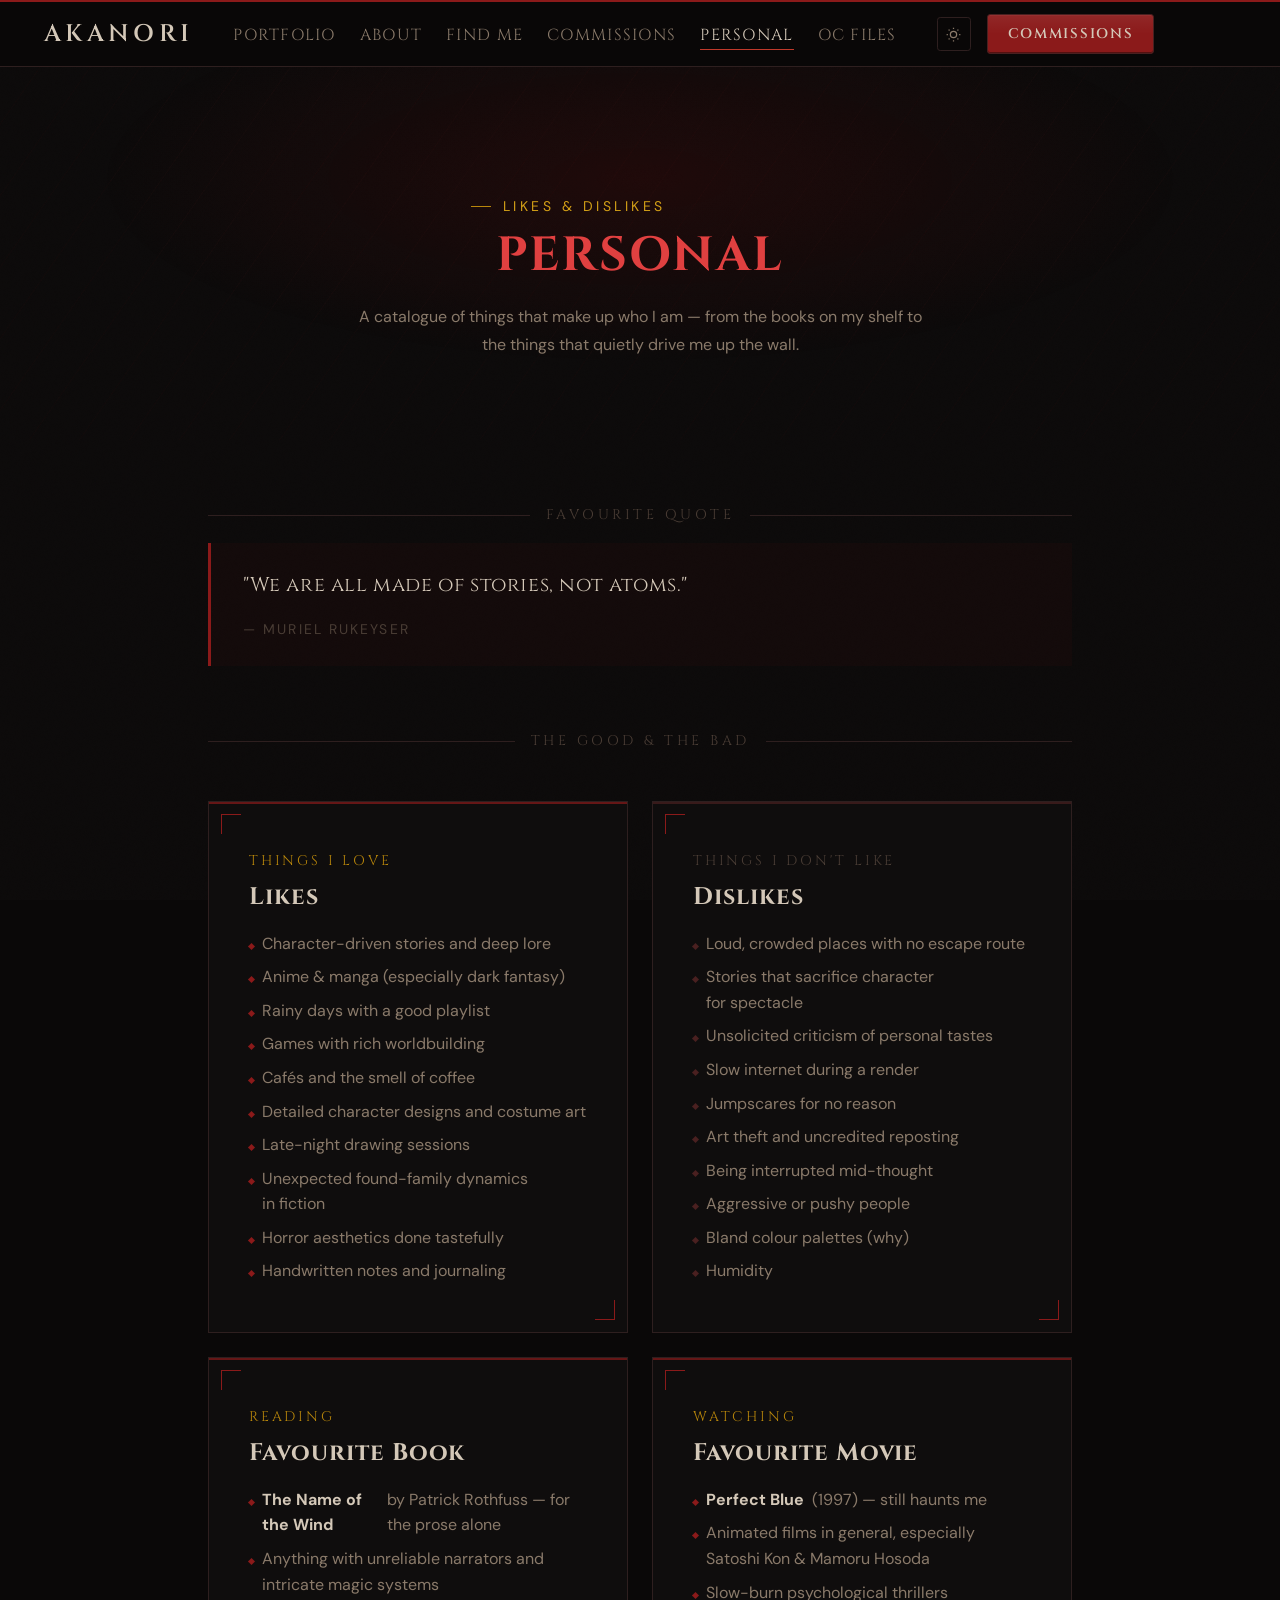
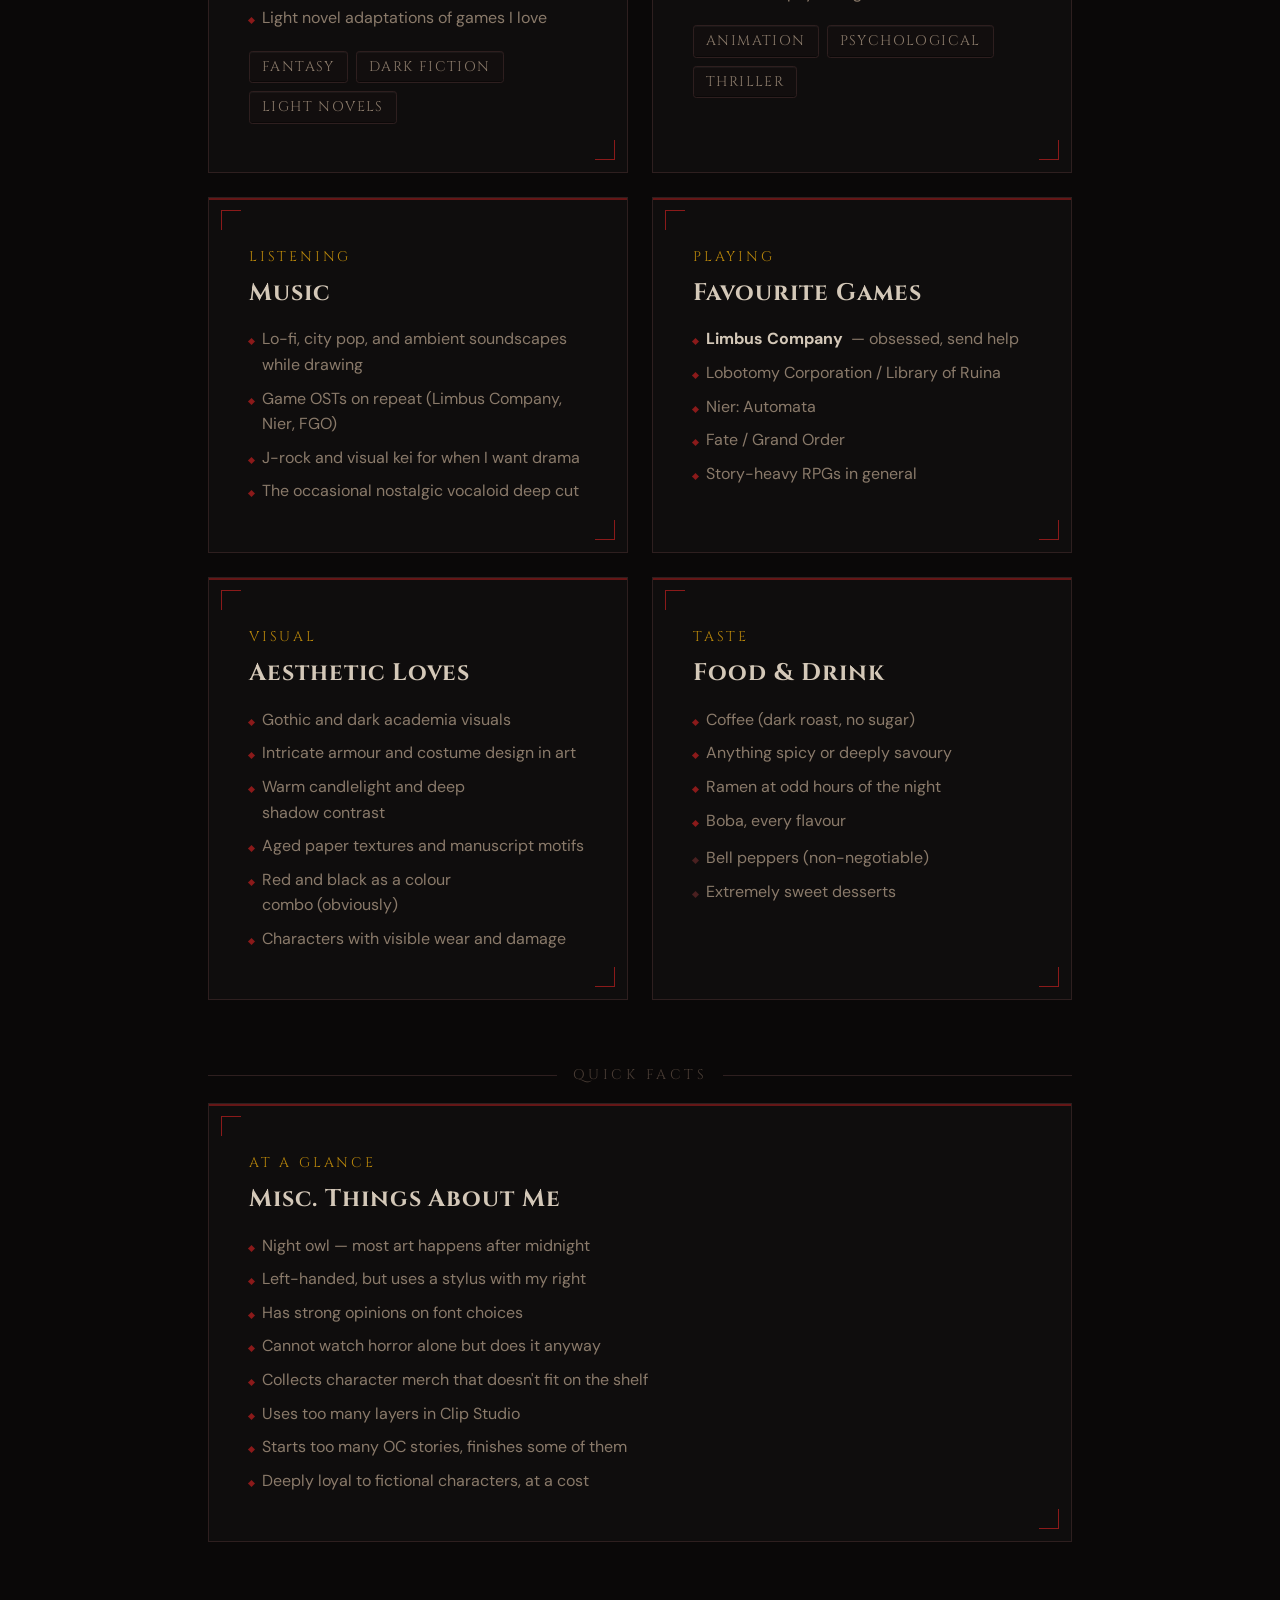
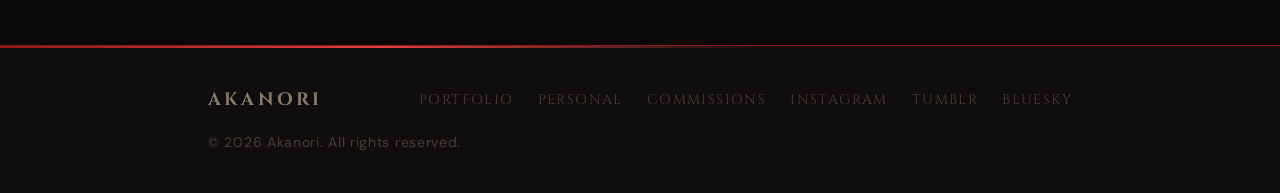
==== about-me.html @ 839f1fe0 "OC files + Personal page Added OC file sub and Personal page with likes, dislikes and favorites, cha" ====
<!DOCTYPE html>
<html lang="en" data-theme="dark">
<head>
  <meta charset="UTF-8">
  <meta name="viewport" content="width=device-width, initial-scale=1.0">
  <title>Personal — Akanori</title>
  <meta name="description" content="Personal preferences, favourites, and things Akanori loves (and doesn't) — books, movies, quotes, and more.">
  <link rel="stylesheet" href="style.css">
  <link rel="icon" href="favicon.svg" type="image/svg+xml">
  <style>
    /* ── Page-specific layout ─────────────────────────── */
    .prefs-hero {
      position: relative;
      padding: var(--space-32) 0 var(--space-20);
      text-align: center;
      overflow: hidden;
    }
    .prefs-hero::before {
      content: '';
      position: absolute;
      inset: 0;
      background-image: repeating-linear-gradient(
        -55deg,
        transparent,
        transparent 40px,
        rgba(139,26,26,0.03) 40px,
        rgba(139,26,26,0.03) 41px
      );
      pointer-events: none;
    }
    .prefs-hero::after {
      content: '';
      position: absolute;
      inset: 0;
      background: radial-gradient(ellipse 60% 70% at 50% 30%, rgba(100,10,10,0.22), transparent 70%);
      pointer-events: none;
    }
    .prefs-hero .container { position: relative; z-index: 1; }

    /* ── Grid of preference panels ───────────────────── */
    .prefs-grid {
      display: grid;
      grid-template-columns: repeat(auto-fill, minmax(300px, 1fr));
      gap: var(--space-6);
      margin-top: var(--space-12);
    }

    /* ── Individual panel card ───────────────────────── */
    .pref-panel {
      position: relative;
      background: var(--color-surface);
      border: 1px solid var(--color-border);
      padding: var(--space-12) var(--space-10);
      overflow: hidden;
    }
    /* L-corner brackets */
    .pref-panel::before,
    .pref-panel::after {
      content: '';
      position: absolute;
      width: 20px;
      height: 20px;
      pointer-events: none;
    }
    .pref-panel::before {
      top: 12px; left: 12px;
      border-top: 1.5px solid var(--color-primary);
      border-left: 1.5px solid var(--color-primary);
    }
    .pref-panel::after {
      bottom: 12px; right: 12px;
      border-bottom: 1.5px solid var(--color-primary);
      border-right: 1.5px solid var(--color-primary);
    }
    /* Red top accent bar */
    .pref-panel-accent {
      position: absolute;
      top: 0; left: 0; right: 0;
      height: 2px;
      background: var(--color-primary);
      opacity: 0.7;
    }

    .pref-panel-eyebrow {
      font-family: 'Cinzel', serif;
      font-size: var(--text-xs);
      letter-spacing: 0.2em;
      text-transform: uppercase;
      color: var(--color-gold, #b8860b);
      margin-bottom: var(--space-3);
    }
    .pref-panel-title {
      font-family: 'Cinzel', serif;
      font-size: var(--text-lg);
      font-weight: 700;
      color: var(--color-text);
      margin-bottom: var(--space-5);
      letter-spacing: 0.04em;
    }

    /* ── List items inside a panel ───────────────────── */
    .pref-list {
      list-style: none;
      padding: 0;
      margin: 0;
      display: flex;
      flex-direction: column;
      gap: var(--space-2);
    }
    .pref-list li {
      display: flex;
      align-items: baseline;
      gap: var(--space-2);
      font-size: var(--text-sm);
      color: var(--color-text-muted);
      line-height: 1.6;
    }
    .pref-list li::before {
      content: '';
      flex-shrink: 0;
      display: inline-block;
      width: 5px;
      height: 5px;
      background: var(--color-primary);
      transform: rotate(45deg);
      margin-top: 0.35em;
    }
    .pref-list--dislikes li::before {
      background: #4a2020;
    }

    /* ── Quote panel special layout ──────────────────── */
    .pref-quote {
      grid-column: 1 / -1;
    }
    blockquote.limbus-quote {
      margin: 0;
      padding: var(--space-6) var(--space-8);
      border-left: 3px solid var(--color-primary);
      background: rgba(139,26,26,0.06);
      position: relative;
    }
    blockquote.limbus-quote p {
      font-family: 'Cinzel', serif;
      font-size: clamp(1rem, 2vw, 1.25rem);
      font-style: normal;
      font-weight: 400;
      color: var(--color-text);
      letter-spacing: 0.03em;
      line-height: 1.75;
      margin: 0 0 var(--space-3);
    }
    blockquote.limbus-quote cite {
      font-family: 'DM Sans', sans-serif;
      font-size: var(--text-xs);
      letter-spacing: 0.15em;
      text-transform: uppercase;
      color: var(--color-text-faint);
      font-style: normal;
    }

    /* ── Wide single-column panel ────────────────────── */
    .pref-panel--wide {
      grid-column: 1 / -1;
    }

    /* ── Inline tag chips ────────────────────────────── */
    .pref-tags {
      display: flex;
      flex-wrap: wrap;
      gap: var(--space-2);
      margin-top: var(--space-2);
    }

    /* ── Section separator ───────────────────────────── */
    .prefs-sep {
      display: flex;
      align-items: center;
      gap: var(--space-4);
      margin: var(--space-16) 0 var(--space-4);
    }
    .prefs-sep::before,
    .prefs-sep::after {
      content: '';
      flex: 1;
      height: 1px;
      background: var(--color-border);
    }
    .prefs-sep-label {
      font-family: 'Cinzel', serif;
      font-size: var(--text-xs);
      letter-spacing: 0.25em;
      text-transform: uppercase;
      color: var(--color-text-faint);
      white-space: nowrap;
    }
  </style>
</head>
<body>

  <!-- ====== HEADER ====== -->
  <header class="site-header" id="site-header">
    <div class="container">
      <nav class="nav">
        <a href="index.html" class="nav-logo" aria-label="Akanori — Home">
          <svg width="32" height="32" viewBox="0 0 32 32" fill="none" aria-hidden="true">
            <path d="M16 2 L28 9 L28 23 L16 30 L4 23 L4 9 Z" stroke="currentColor" stroke-width="1" opacity="0.4" fill="none"/>
            <path d="M16 9 L21 23 L16 20.5 L11 23 Z" fill="none" stroke="currentColor" stroke-width="1.4" stroke-linejoin="round" opacity="0.9"/>
            <line x1="13" y1="18" x2="19" y2="18" stroke="currentColor" stroke-width="1" opacity="0.7"/>
            <path d="M4 9 L7 9 M4 9 L4 12" stroke="currentColor" stroke-width="1" opacity="0.5"/>
            <path d="M28 9 L25 9 M28 9 L28 12" stroke="currentColor" stroke-width="1" opacity="0.5"/>
          </svg>
          <span class="nav-logo-text">Akanori</span>
        </a>

        <ul class="nav-links" id="nav-links" role="list">
          <li><a href="index.html">Portfolio</a></li>
          <li><a href="index.html#about">About</a></li>
          <li><a href="index.html#socials">Find me</a></li>
          <li><a href="commissions.html">Commissions</a></li>
          <li><a href="about-me.html" class="active" style="white-space:nowrap;">Personal</a></li>
          <li><a href="oc.html" style="white-space:nowrap;">OC Files</a></li>
        </ul>

        <div class="nav-actions">
          <button class="btn-theme" data-theme-toggle aria-label="Switch to light mode">
            <svg width="15" height="15" viewBox="0 0 24 24" fill="none" stroke="currentColor" stroke-width="2"><path d="M21 12.79A9 9 0 1 1 11.21 3 7 7 0 0 0 21 12.79z"/></svg>
          </button>
          <a href="commissions.html" class="btn-commissions">Commissions</a>
          <button class="nav-hamburger" id="nav-hamburger" aria-label="Open menu">
            <span></span><span></span><span></span>
          </button>
        </div>
      </nav>
    </div>
  </header>

  <main>

    <!-- ====== HERO ====== -->
    <section class="prefs-hero">
      <div class="container">
        <div class="fade-up">
          <p class="section-eyebrow" style="justify-content:center;">Likes &amp; Dislikes</p>
          <h1 class="section-title" style="font-size:clamp(2rem,5vw,3rem);margin-bottom:var(--space-5);">
            <em>Personal</em>
          </h1>
          <p style="color:var(--color-text-muted);max-width:52ch;margin-inline:auto;line-height:1.8;font-size:var(--text-sm);">
            A catalogue of things that make up who I am — from the books on my shelf to the things that quietly drive me up the wall.
          </p>
        </div>
      </div>
    </section>

    <!-- ====== QUOTE ====== -->
    <section class="section" style="padding-top:0;">
      <div class="container">
        <div class="prefs-sep fade-up">
          <span class="prefs-sep-label">Favourite Quote</span>
        </div>
        <div class="fade-up">
          <blockquote class="limbus-quote">
            <p>"We are all made of stories, not atoms."</p>
            <cite>— Muriel Rukeyser</cite>
          </blockquote>
        </div>

        <!-- ====== LIKES / DISLIKES ====== -->
        <div class="prefs-sep fade-up">
          <span class="prefs-sep-label">The Good &amp; The Bad</span>
        </div>

        <div class="prefs-grid">

          <!-- LIKES -->
          <div class="pref-panel fade-up">
            <div class="pref-panel-accent"></div>
            <p class="pref-panel-eyebrow">Things I love</p>
            <h2 class="pref-panel-title">Likes</h2>
            <ul class="pref-list">
              <li>Character-driven stories and deep lore</li>
              <li>Anime &amp; manga (especially dark fantasy)</li>
              <li>Rainy days with a good playlist</li>
              <li>Games with rich worldbuilding</li>
              <li>Cafés and the smell of coffee</li>
              <li>Detailed character designs and costume art</li>
              <li>Late-night drawing sessions</li>
              <li>Unexpected found-family dynamics in fiction</li>
              <li>Horror aesthetics done tastefully</li>
              <li>Handwritten notes and journaling</li>
            </ul>
          </div>

          <!-- DISLIKES -->
          <div class="pref-panel fade-up">
            <div class="pref-panel-accent" style="background:#4a2020;"></div>
            <p class="pref-panel-eyebrow" style="color:var(--color-text-faint);">Things I don't like</p>
            <h2 class="pref-panel-title">Dislikes</h2>
            <ul class="pref-list pref-list--dislikes">
              <li>Loud, crowded places with no escape route</li>
              <li>Stories that sacrifice character for spectacle</li>
              <li>Unsolicited criticism of personal tastes</li>
              <li>Slow internet during a render</li>
              <li>Jumpscares for no reason</li>
              <li>Art theft and uncredited reposting</li>
              <li>Being interrupted mid-thought</li>
              <li>Aggressive or pushy people</li>
              <li>Bland colour palettes (why)</li>
              <li>Humidity</li>
            </ul>
          </div>

          <!-- FAVOURITE BOOK -->
          <div class="pref-panel fade-up">
            <div class="pref-panel-accent"></div>
            <p class="pref-panel-eyebrow">Reading</p>
            <h2 class="pref-panel-title">Favourite Book</h2>
            <ul class="pref-list">
              <li><strong style="color:var(--color-text);">The Name of the Wind</strong> by Patrick Rothfuss — for the prose alone</li>
              <li>Anything with unreliable narrators and intricate magic systems</li>
              <li>Light novel adaptations of games I love</li>
            </ul>
            <div class="pref-tags" style="margin-top:var(--space-5);">
              <span class="tag">Fantasy</span>
              <span class="tag">Dark Fiction</span>
              <span class="tag">Light Novels</span>
            </div>
          </div>

          <!-- FAVOURITE MOVIE -->
          <div class="pref-panel fade-up">
            <div class="pref-panel-accent"></div>
            <p class="pref-panel-eyebrow">Watching</p>
            <h2 class="pref-panel-title">Favourite Movie</h2>
            <ul class="pref-list">
              <li><strong style="color:var(--color-text);">Perfect Blue</strong> (1997) — still haunts me</li>
              <li>Animated films in general, especially Satoshi Kon &amp; Mamoru Hosoda</li>
              <li>Slow-burn psychological thrillers</li>
            </ul>
            <div class="pref-tags" style="margin-top:var(--space-5);">
              <span class="tag">Animation</span>
              <span class="tag">Psychological</span>
              <span class="tag">Thriller</span>
            </div>
          </div>

          <!-- MUSIC -->
          <div class="pref-panel fade-up">
            <div class="pref-panel-accent"></div>
            <p class="pref-panel-eyebrow">Listening</p>
            <h2 class="pref-panel-title">Music</h2>
            <ul class="pref-list">
              <li>Lo-fi, city pop, and ambient soundscapes while drawing</li>
              <li>Game OSTs on repeat (Limbus Company, Nier, FGO)</li>
              <li>J-rock and visual kei for when I want drama</li>
              <li>The occasional nostalgic vocaloid deep cut</li>
            </ul>
          </div>

          <!-- GAMES -->
          <div class="pref-panel fade-up">
            <div class="pref-panel-accent"></div>
            <p class="pref-panel-eyebrow">Playing</p>
            <h2 class="pref-panel-title">Favourite Games</h2>
            <ul class="pref-list">
              <li><strong style="color:var(--color-text);">Limbus Company</strong> — obsessed, send help</li>
              <li>Lobotomy Corporation / Library of Ruina</li>
              <li>Nier: Automata</li>
              <li>Fate / Grand Order</li>
              <li>Story-heavy RPGs in general</li>
            </ul>
          </div>

          <!-- AESTHETICS -->
          <div class="pref-panel fade-up">
            <div class="pref-panel-accent"></div>
            <p class="pref-panel-eyebrow">Visual</p>
            <h2 class="pref-panel-title">Aesthetic Loves</h2>
            <ul class="pref-list">
              <li>Gothic and dark academia visuals</li>
              <li>Intricate armour and costume design in art</li>
              <li>Warm candlelight and deep shadow contrast</li>
              <li>Aged paper textures and manuscript motifs</li>
              <li>Red and black as a colour combo (obviously)</li>
              <li>Characters with visible wear and damage</li>
            </ul>
          </div>

          <!-- FOOD & DRINK -->
          <div class="pref-panel fade-up">
            <div class="pref-panel-accent"></div>
            <p class="pref-panel-eyebrow">Taste</p>
            <h2 class="pref-panel-title">Food &amp; Drink</h2>
            <ul class="pref-list">
              <li>Coffee (dark roast, no sugar)</li>
              <li>Anything spicy or deeply savoury</li>
              <li>Ramen at odd hours of the night</li>
              <li>Boba, every flavour</li>
            </ul>
            <ul class="pref-list pref-list--dislikes" style="margin-top:var(--space-3);">
              <li>Bell peppers (non-negotiable)</li>
              <li>Extremely sweet desserts</li>
            </ul>
          </div>

        </div><!-- /prefs-grid -->

        <!-- ====== MISC / FUN FACTS ====== -->
        <div class="prefs-sep fade-up">
          <span class="prefs-sep-label">Quick Facts</span>
        </div>

        <div class="pref-panel pref-panel--wide fade-up">
          <div class="pref-panel-accent"></div>
          <p class="pref-panel-eyebrow">At a glance</p>
          <h2 class="pref-panel-title">Misc. Things About Me</h2>
          <ul class="pref-list" style="columns:2;column-gap:var(--space-12);">
            <li>Night owl — most art happens after midnight</li>
            <li>Left-handed, but uses a stylus with my right</li>
            <li>Has strong opinions on font choices</li>
            <li>Cannot watch horror alone but does it anyway</li>
            <li>Collects character merch that doesn't fit on the shelf</li>
            <li>Uses too many layers in Clip Studio</li>
            <li>Starts too many OC stories, finishes some of them</li>
            <li>Deeply loyal to fictional characters, at a cost</li>
          </ul>
        </div>

      </div>
    </section>

  </main>

  <!-- ====== FOOTER ====== -->
  <footer class="site-footer">
    <div class="container">
      <div class="footer-inner">
        <a href="index.html" class="footer-logo">Akanori</a>
        <div class="footer-links">
          <a href="index.html">Portfolio</a>
          <a href="about-me.html">Personal</a>
          <a href="commissions.html">Commissions</a>
          <a href="https://www.instagram.com/akanori.art/" target="_blank" rel="noopener">Instagram</a>
          <a href="https://www.tumblr.com/blog/akanorired" target="_blank" rel="noopener">Tumblr</a>
          <a href="https://bsky.app/profile/akanori.bsky.social" target="_blank" rel="noopener">Bluesky</a>
        </div>
        <p class="footer-copy">© 2026 Akanori. All rights reserved.</p>
      </div>
    </div>
  </footer>

  <script>
    (function() {
      const toggle = document.querySelector('[data-theme-toggle]');
      const html = document.documentElement;
      let theme = 'dark';
      html.setAttribute('data-theme', theme);
      function updateIcon() {
        if (!toggle) return;
        toggle.innerHTML = theme === 'dark'
          ? '<svg width="15" height="15" viewBox="0 0 24 24" fill="none" stroke="currentColor" stroke-width="2"><circle cx="12" cy="12" r="5"/><path d="M12 1v2M12 21v2M4.22 4.22l1.42 1.42M18.36 18.36l1.42 1.42M1 12h2M21 12h2M4.22 19.78l1.42-1.42M18.36 5.64l1.42-1.42"/></svg>'
          : '<svg width="15" height="15" viewBox="0 0 24 24" fill="none" stroke="currentColor" stroke-width="2"><path d="M21 12.79A9 9 0 1 1 11.21 3 7 7 0 0 0 21 12.79z"/></svg>';
        toggle.setAttribute('aria-label', 'Switch to ' + (theme === 'dark' ? 'light' : 'dark') + ' mode');
      }
      updateIcon();
      toggle && toggle.addEventListener('click', () => {
        theme = theme === 'dark' ? 'light' : 'dark';
        html.setAttribute('data-theme', theme);
        updateIcon();
      });
    })();

    (function() {
      const header = document.getElementById('site-header');
      window.addEventListener('scroll', () => {
        header.classList.toggle('site-header--scrolled', window.scrollY > 10);
      }, { passive: true });
    })();

    (function() {
      const btn = document.getElementById('nav-hamburger');
      const links = document.getElementById('nav-links');
      if (!btn || !links) return;
      btn.addEventListener('click', () => {
        const open = links.classList.toggle('open');
        btn.setAttribute('aria-expanded', open);
      });
    })();

    (function() {
      const els = document.querySelectorAll('.fade-up');
      if (!('IntersectionObserver' in window)) { els.forEach(el => el.classList.add('visible')); return; }
      const io = new IntersectionObserver((entries) => {
        entries.forEach(e => { if (e.isIntersecting) { e.target.classList.add('visible'); io.unobserve(e.target); } });
      }, { threshold: 0.08 });
      els.forEach(el => io.observe(el));
    })();
  </script>
<script data-pplx-inline-edit>
(function(){
  if(window===window.top)return;
  function inlineAll(orig,clone){
    if(orig.nodeType!==1)return;
    try{
      var cs=getComputedStyle(orig);
      var t='';
      for(var i=0;i<cs.length;i++){t+=cs[i]+':'+cs.getPropertyValue(cs[i])+';';}
      clone.style.cssText=t;
    }catch(e){}
    var oc=orig.children,cc=clone.children;
    for(var j=0;j<oc.length&&j<cc.length;j++){inlineAll(oc[j],cc[j]);}
  }
  function stripExternal(clone){
    var imgs=clone.querySelectorAll('img');
    for(var i=0;i<imgs.length;i++){
      var s=imgs[i].getAttribute('src');
      if(s&&!s.startsWith('data:'))imgs[i].removeAttribute('src');
    }
    var all=clone.querySelectorAll('*');
    for(var i=0;i<all.length;i++){
      var st=all[i].style.cssText;
      if(st&&st.indexOf('url(')>=0){
        all[i].style.cssText=st.replace(/url\(["']?(?!data:)[^)"']*["']?\)/gi,'none');
      }
    }
  }
  window.addEventListener('message',function(e){
    if(!e.data||e.data.type!=='INLINE_EDIT_CAPTURE_REQUEST')return;
    var scrollX=window.scrollX||window.pageXOffset||0;
    var scrollY=window.scrollY||window.pageYOffset||0;
    var w=window.innerWidth,h=window.innerHeight;
    try{
      var clone=document.documentElement.cloneNode(true);
      var rm=clone.querySelectorAll('script,link[rel="stylesheet"],style');
      for(var i=0;i<rm.length;i++){rm[i].remove();}
      inlineAll(document.documentElement,clone);
      stripExternal(clone);
      var html=new XMLSerializer().serializeToString(clone);
      var svg='<svg xmlns="http://www.w3.org/2000/svg" width="'+w+'" height="'+h+'">'
        +'<foreignObject width="100%" height="100%">'
        +'<div xmlns="http://www.w3.org/1999/xhtml" style="width:'+w+'px;height:'+h+'px;overflow:hidden">'
        +'<div style="transform:translate(-'+scrollX+'px,-'+scrollY+'px);transform-origin:top left">'
        +html+'</div></div></foreignObject></svg>';
      var svgUrl='data:image/svg+xml;charset=utf-8,'+encodeURIComponent(svg);
      var img=new Image();
      img.onload=function(){
        var c=document.createElement('canvas');c.width=w;c.height=h;
        c.getContext('2d').drawImage(img,0,0);
        window.parent.postMessage({type:'INLINE_EDIT_SCREENSHOT_RESULT',dataUrl:c.toDataURL('image/png'),scrollX:scrollX,scrollY:scrollY},'*');
      };
      img.onerror=function(){
        window.parent.postMessage({type:'INLINE_EDIT_SCREENSHOT_RESULT',dataUrl:null,scrollX:scrollX,scrollY:scrollY},'*');
      };
      img.src=svgUrl;
    }catch(err){
      window.parent.postMessage({type:'INLINE_EDIT_SCREENSHOT_RESULT',dataUrl:null,scrollX:scrollX,scrollY:scrollY},'*');
    }
  });
})();
</script></body>
</html>
---- style.css ----
/* ============================
   AKANORI ART — Limbus Company Aesthetic
   Wine red & black, textured steel panels,
   beveled borders, Dante's hellbus vibes
   ============================ */

@import url('https://fonts.googleapis.com/css2?family=Cinzel:wght@400;600;700&family=DM+Sans:wght@300;400;500&display=swap');

/* ---- Tokens ---- */
:root {
  --font-display: 'Cinzel', 'Trajan Pro', Georgia, serif;
  --font-body: 'DM Sans', 'Helvetica Neue', sans-serif;

  --text-xs:   clamp(0.75rem,  0.7rem + 0.25vw, 0.875rem);
  --text-sm:   clamp(0.875rem, 0.8rem + 0.35vw, 1rem);
  --text-base: clamp(1rem,     0.95rem + 0.25vw, 1.125rem);
  --text-lg:   clamp(1.125rem, 1rem + 0.75vw,   1.5rem);
  --text-xl:   clamp(1.5rem,   1.2rem + 1.25vw, 2.25rem);
  --text-2xl:  clamp(2rem,     1.2rem + 2.5vw,  3.5rem);
  --text-3xl:  clamp(2.5rem,   1rem + 4vw,      5rem);
  --text-hero: clamp(3rem,     0.5rem + 7vw,    8rem);

  --space-1: 0.25rem;
  --space-2: 0.5rem;
  --space-3: 0.75rem;
  --space-4: 1rem;
  --space-5: 1.25rem;
  --space-6: 1.5rem;
  --space-8: 2rem;
  --space-10: 2.5rem;
  --space-12: 3rem;
  --space-16: 4rem;
  --space-20: 5rem;
  --space-24: 6rem;
  --space-32: 8rem;

  --radius-sm: 0.2rem;
  --radius-md: 0.25rem;
  --radius-lg: 0.35rem;
  --radius-xl: 0.5rem;
  --radius-full: 9999px;

  --transition: 180ms cubic-bezier(0.16, 1, 0.3, 1);
  --content-narrow: 640px;
  --content-default: 960px;
  --content-wide: 1200px;
}

/* ---- DARK MODE (primary) ---- */
:root,
[data-theme='dark'] {
  /* Deep steel-black backgrounds */
  --color-bg:           #0a0808;
  --color-surface:      #0f0d0d;
  --color-surface-2:    #141111;
  --color-surface-offset: #1a1616;
  --color-panel:        #120e0e;
  --color-border:       #2e1f1f;
  --color-border-bright:#4a2020;
  --color-divider:      #1e1414;

  --color-text:         #d4c8b8;
  --color-text-muted:   #8a7a6a;
  --color-text-faint:   #4a3d35;
  --color-text-inverse: #0a0808;

  /* Wine red primary */
  --color-primary:       #8b1a1a;
  --color-primary-bright:#b02020;
  --color-primary-hover: #a01e1e;
  --color-primary-glow:  rgba(139, 26, 26, 0.25);
  --color-primary-dim:   rgba(139, 26, 26, 0.12);

  /* Blood red highlights */
  --color-red:           #c0392b;
  --color-red-bright:    #e04040;
  --color-red-glow:      rgba(192, 57, 43, 0.3);

  /* Tarnished gold accent (Limbus uses amber/gold for labels) */
  --color-gold:          #b8860b;
  --color-gold-bright:   #d4a017;
  --color-gold-dim:      rgba(184, 134, 11, 0.15);

  --shadow-sm: 0 1px 3px rgba(0,0,0,0.6);
  --shadow-md: 0 4px 16px rgba(0,0,0,0.7);
  --shadow-lg: 0 12px 40px rgba(0,0,0,0.8);
  --shadow-inset: inset 0 1px 0 rgba(255,255,255,0.04), inset 0 -1px 0 rgba(0,0,0,0.4);

  /* Panel border effect: outer dark, inner light-on-top */
  --border-panel: 1px solid var(--color-border);
  --border-panel-bright: 1px solid var(--color-border-bright);
}

/* ---- LIGHT MODE ---- */
[data-theme='light'] {
  --color-bg:           #e8ddd5;
  --color-surface:      #f0e8df;
  --color-surface-2:    #f5ede4;
  --color-surface-offset: #ddd0c4;
  --color-panel:        #ede5dc;
  --color-border:       #b8a090;
  --color-border-bright:#8a6050;
  --color-divider:      #c8b8a8;

  --color-text:         #1e1008;
  --color-text-muted:   #5a4030;
  --color-text-faint:   #9a8070;
  --color-text-inverse: #f0e8df;

  --color-primary:       #7a1515;
  --color-primary-bright:#9a1a1a;
  --color-primary-hover: #8a1818;
  --color-primary-glow:  rgba(122, 21, 21, 0.2);
  --color-primary-dim:   rgba(122, 21, 21, 0.08);

  --color-red:           #a82820;
  --color-red-bright:    #c03028;
  --color-red-glow:      rgba(168, 40, 32, 0.25);

  --color-gold:          #9a6e08;
  --color-gold-bright:   #b07e10;
  --color-gold-dim:      rgba(154, 110, 8, 0.12);

  --shadow-sm: 0 1px 3px rgba(60,20,10,0.15);
  --shadow-md: 0 4px 16px rgba(60,20,10,0.2);
  --shadow-lg: 0 12px 40px rgba(60,20,10,0.25);
  --shadow-inset: inset 0 1px 0 rgba(255,255,255,0.5), inset 0 -1px 0 rgba(0,0,0,0.1);

  --border-panel: 1px solid var(--color-border);
  --border-panel-bright: 1px solid var(--color-border-bright);
}

@media (prefers-color-scheme: light) {
  :root:not([data-theme]) {
    --color-bg: #e8ddd5; --color-surface: #f0e8df; --color-surface-2: #f5ede4;
    --color-surface-offset: #ddd0c4; --color-panel: #ede5dc;
    --color-border: #b8a090; --color-border-bright: #8a6050; --color-divider: #c8b8a8;
    --color-text: #1e1008; --color-text-muted: #5a4030; --color-text-faint: #9a8070;
    --color-text-inverse: #f0e8df;
    --color-primary: #7a1515; --color-primary-bright: #9a1a1a; --color-primary-hover: #8a1818;
    --color-primary-glow: rgba(122,21,21,0.2); --color-primary-dim: rgba(122,21,21,0.08);
    --color-red: #a82820; --color-red-bright: #c03028; --color-red-glow: rgba(168,40,32,0.25);
    --color-gold: #9a6e08; --color-gold-bright: #b07e10; --color-gold-dim: rgba(154,110,8,0.12);
    --shadow-sm: 0 1px 3px rgba(60,20,10,0.15); --shadow-md: 0 4px 16px rgba(60,20,10,0.2);
    --shadow-lg: 0 12px 40px rgba(60,20,10,0.25);
    --shadow-inset: inset 0 1px 0 rgba(255,255,255,0.5), inset 0 -1px 0 rgba(0,0,0,0.1);
    --border-panel: 1px solid var(--color-border); --border-panel-bright: 1px solid var(--color-border-bright);
  }
}

/* ======== BASE ======== */
*, *::before, *::after { box-sizing: border-box; margin: 0; padding: 0; }

html {
  -webkit-font-smoothing: antialiased;
  -moz-osx-font-smoothing: grayscale;
  scroll-behavior: smooth;
  scroll-padding-top: var(--space-16);
}

/* Grain texture overlay on entire page */
body {
  min-height: 100dvh;
  font-family: var(--font-body);
  font-size: var(--text-base);
  line-height: 1.6;
  color: var(--color-text);
  background-color: var(--color-bg);
  transition: background-color 0.3s ease, color 0.3s ease;
  position: relative;
}
body::before {
  content: '';
  position: fixed;
  inset: 0;
  z-index: 0;
  pointer-events: none;
  opacity: 0.04;
  background-image: url("data:image/svg+xml,%3Csvg xmlns='http://www.w3.org/2000/svg' width='200' height='200'%3E%3Cfilter id='n'%3E%3CfeTurbulence type='fractalNoise' baseFrequency='0.9' numOctaves='4' stitchTiles='stitch'/%3E%3C/filter%3E%3Crect width='200' height='200' filter='url(%23n)' opacity='1'/%3E%3C/svg%3E");
  background-size: 180px 180px;
}
body > * { position: relative; z-index: 1; }

img, picture, video, canvas, svg { display: block; max-width: 100%; height: auto; }
ul[role='list'], ol[role='list'] { list-style: none; }
input, button, textarea, select { font: inherit; color: inherit; }

h1, h2, h3, h4, h5, h6 {
  font-family: var(--font-display);
  text-wrap: balance;
  line-height: 1.1;
  letter-spacing: 0.04em;
}

p, li { text-wrap: pretty; max-width: 72ch; }

::selection {
  background: var(--color-primary-glow);
  color: var(--color-text);
}
:focus-visible {
  outline: 1px solid var(--color-red);
  outline-offset: 3px;
  border-radius: var(--radius-sm);
}
@media (prefers-reduced-motion: reduce) {
  *, *::before, *::after { animation-duration: 0.01ms !important; transition-duration: 0.01ms !important; }
}
button { cursor: pointer; background: none; border: none; }
a { color: var(--color-red-bright); text-decoration: none; transition: color var(--transition); }
a:hover { color: var(--color-gold-bright); }

.sr-only {
  position: absolute; width: 1px; height: 1px; padding: 0;
  margin: -1px; overflow: hidden; clip: rect(0,0,0,0);
  white-space: nowrap; border-width: 0;
}

/* ======== LAYOUT ======== */
.container { width: 100%; max-width: var(--content-default); margin-inline: auto; padding-inline: clamp(var(--space-4), 4vw, var(--space-12)); }
.container--wide { max-width: var(--content-wide); }

/* ======== LIMBUS PANEL MIXIN ======== */
/* Beveled, aged steel panel look */
.panel {
  background: var(--color-panel);
  border: 1px solid var(--color-border);
  box-shadow: var(--shadow-inset), var(--shadow-sm);
  position: relative;
}
/* Corner bracket decoration */
.panel::before,
.panel::after {
  content: '';
  position: absolute;
  width: 12px;
  height: 12px;
  border-color: var(--color-border-bright);
  border-style: solid;
  border-width: 0;
  pointer-events: none;
  z-index: 1;
}
.panel::before { top: -1px; left: -1px; border-top-width: 2px; border-left-width: 2px; }
.panel::after  { bottom: -1px; right: -1px; border-bottom-width: 2px; border-right-width: 2px; }

/* ======== HEADER / NAV ======== */
.site-header {
  position: sticky;
  top: 0;
  z-index: 50;
  background: rgba(10, 8, 8, 0.94);
  backdrop-filter: blur(8px);
  -webkit-backdrop-filter: blur(8px);
  border-bottom: 1px solid var(--color-border);
  /* Top red stripe — classic Limbus top-bar accent */
  border-top: 2px solid var(--color-primary);
}
[data-theme='light'] .site-header {
  background: rgba(232, 221, 213, 0.95);
  border-top: 2px solid var(--color-primary);
}
.site-header--scrolled {
  box-shadow: 0 4px 20px rgba(0,0,0,0.7);
}

.nav {
  display: grid;
  grid-template-columns: 1fr auto 1fr;
  align-items: center;
  padding-block: var(--space-3);
  column-gap: var(--space-10);
  padding-left: 0;
}
.site-header .container {
  margin-inline-start: 0;
  padding-inline-start: clamp(var(--space-4), 3vw, var(--space-8));
}
.nav .nav-links {
  justify-content: center;
  margin-inline: 0;
}
.nav .nav-actions {
  justify-content: flex-end;
}

.nav-logo {
  display: flex;
  align-items: center;
  gap: var(--space-3);
  text-decoration: none;
  color: var(--color-text);
  flex-shrink: 0;
}
.nav-logo-text {
  font-family: var(--font-display);
  font-size: var(--text-lg);
  font-weight: 600;
  letter-spacing: 0.18em;
  text-transform: uppercase;
  color: var(--color-text);
}

.nav-links {
  display: flex;
  align-items: center;
  gap: var(--space-6);
  list-style: none;
  margin-inline: var(--space-8);
}
.nav-links a {
  font-family: var(--font-display);
  font-size: var(--text-sm);
  font-weight: 400;
  letter-spacing: 0.08em;
  text-transform: uppercase;
  color: var(--color-text-muted);
  text-decoration: none;
  transition: color var(--transition);
  position: relative;
  white-space: nowrap;
}
.nav-links a::after {
  content: '';
  position: absolute;
  bottom: -4px;
  left: 0; right: 100%;
  height: 1px;
  background: var(--color-red);
  transition: right var(--transition);
}
.nav-links a:hover,
.nav-links a.active {
  color: var(--color-text);
}
.nav-links a:hover::after,
.nav-links a.active::after {
  right: 0;
}

.nav-actions {
  display: flex;
  align-items: center;
  gap: var(--space-4);
  flex-shrink: 0;
}

.btn-theme {
  display: flex;
  align-items: center;
  justify-content: center;
  width: 34px;
  height: 34px;
  border-radius: var(--radius-sm);
  color: var(--color-text-muted);
  background: transparent;
  border: 1px solid var(--color-border);
  transition: all var(--transition);
}
.btn-theme:hover {
  color: var(--color-gold-bright);
  border-color: var(--color-gold);
  background: var(--color-gold-dim);
}

.btn-commissions {
  display: inline-flex;
  align-items: center;
  gap: var(--space-2);
  padding: var(--space-2) var(--space-5);
  border-radius: var(--radius-sm);
  font-family: var(--font-display);
  font-size: var(--text-xs);
  font-weight: 600;
  letter-spacing: 0.12em;
  text-transform: uppercase;
  background: var(--color-primary);
  color: var(--color-text);
  text-decoration: none;
  border: 1px solid var(--color-border-bright);
  box-shadow: var(--shadow-inset);
  transition: all var(--transition);
  white-space: nowrap;
  position: relative;
  overflow: hidden;
}
.btn-commissions::before {
  content: '';
  position: absolute;
  inset: 0;
  background: linear-gradient(180deg, rgba(255,255,255,0.06) 0%, transparent 50%);
  pointer-events: none;
}
.btn-commissions:hover {
  background: var(--color-primary-hover);
  color: #f0d8c8;
  box-shadow: var(--shadow-inset), 0 0 16px var(--color-primary-glow);
  border-color: var(--color-red);
}

.nav-hamburger {
  display: none;
  flex-direction: column;
  gap: 5px;
  width: 34px;
  height: 34px;
  align-items: center;
  justify-content: center;
  border: 1px solid var(--color-border);
  border-radius: var(--radius-sm);
  color: var(--color-text-muted);
  transition: all var(--transition);
}
.nav-hamburger:hover { color: var(--color-red); border-color: var(--color-red); }
.nav-hamburger span { display: block; width: 16px; height: 1.5px; background: currentColor; transition: all var(--transition); }

@media (max-width: 680px) {
  .nav-links { display: none; }
  .nav-links.open {
    display: flex;
    flex-direction: column;
    gap: var(--space-4);
    position: absolute;
    top: 100%;
    left: 0;
    right: 0;
    background: var(--color-bg);
    border-bottom: 1px solid var(--color-border);
    padding: var(--space-6);
    z-index: 40;
  }
  .nav-hamburger { display: flex; }
  .btn-commissions { display: none; }
}

/* ======== HERO ======== */
.hero {
  position: relative;
  min-height: 90vh;
  display: flex;
  align-items: center;
  overflow: hidden;
  padding-block: var(--space-24);
}

/* Dark background with red glow, diagonal scratched panel feel */
.hero-bg {
  position: absolute;
  inset: 0;
  z-index: 0;
  background:
    radial-gradient(ellipse 60% 70% at 75% 50%, rgba(120, 10, 10, 0.35), transparent 65%),
    radial-gradient(ellipse 40% 40% at 20% 80%, rgba(80, 5, 5, 0.2), transparent 55%),
    var(--color-bg);
}

/* Diagonal line motif — Limbus uses diagonal hatching on panels */
.hero-bg::before {
  content: '';
  position: absolute;
  inset: 0;
  background-image: repeating-linear-gradient(
    -55deg,
    transparent,
    transparent 40px,
    rgba(139, 26, 26, 0.025) 40px,
    rgba(139, 26, 26, 0.025) 41px
  );
  pointer-events: none;
}

/* Right-side decorative frame edge */
.hero-bg::after {
  content: '';
  position: absolute;
  top: 0;
  right: 0;
  bottom: 0;
  width: 3px;
  background: linear-gradient(to bottom, transparent, var(--color-primary) 30%, var(--color-red) 60%, transparent);
  opacity: 0.5;
}

.hero-content {
  position: relative;
  z-index: 1;
  max-width: 680px;
}

.hero-eyebrow {
  font-family: var(--font-body);
  font-size: var(--text-xs);
  font-weight: 500;
  letter-spacing: 0.25em;
  text-transform: uppercase;
  color: var(--color-gold-bright);
  margin-bottom: var(--space-5);
  display: flex;
  align-items: center;
  gap: var(--space-3);
}
.hero-eyebrow::before {
  content: '';
  display: block;
  width: 28px;
  height: 1px;
  background: var(--color-gold);
}

.hero-title {
  font-size: var(--text-hero);
  font-weight: 700;
  color: var(--color-text);
  line-height: 1.0;
  margin-bottom: var(--space-6);
  letter-spacing: 0.02em;
  text-shadow: 0 2px 20px rgba(0,0,0,0.8);
}
.hero-title em {
  font-style: normal;
  color: var(--color-red-bright);
  /* Slightly bleed glow */
  text-shadow: 0 0 30px rgba(192, 57, 43, 0.6), 0 2px 20px rgba(0,0,0,0.8);
}

.hero-sub {
  font-size: var(--text-base);
  color: var(--color-text-muted);
  line-height: 1.75;
  margin-bottom: var(--space-10);
  max-width: 52ch;
}

.hero-ctas {
  display: flex;
  gap: var(--space-4);
  flex-wrap: wrap;
  align-items: center;
}

/* ======== BUTTONS ======== */
.btn-primary {
  display: inline-flex;
  align-items: center;
  gap: var(--space-2);
  padding: var(--space-3) var(--space-8);
  border-radius: var(--radius-sm);
  font-family: var(--font-display);
  font-size: var(--text-xs);
  font-weight: 600;
  letter-spacing: 0.14em;
  text-transform: uppercase;
  background: var(--color-primary);
  color: #e8d0c0;
  text-decoration: none;
  border: 1px solid var(--color-border-bright);
  box-shadow: var(--shadow-inset), var(--shadow-sm);
  transition: all var(--transition);
  position: relative;
  overflow: hidden;
}
.btn-primary::before {
  content: '';
  position: absolute;
  top: 0; left: 0; right: 0;
  height: 1px;
  background: rgba(255,255,255,0.1);
  pointer-events: none;
}
.btn-primary:hover {
  background: var(--color-primary-bright);
  color: #f5e0d0;
  box-shadow: var(--shadow-inset), 0 0 20px var(--color-primary-glow);
  border-color: var(--color-red);
}

.btn-ghost {
  display: inline-flex;
  align-items: center;
  gap: var(--space-2);
  padding: var(--space-3) var(--space-8);
  border-radius: var(--radius-sm);
  font-family: var(--font-display);
  font-size: var(--text-xs);
  font-weight: 400;
  letter-spacing: 0.14em;
  text-transform: uppercase;
  border: 1px solid var(--color-border);
  color: var(--color-text-muted);
  text-decoration: none;
  transition: all var(--transition);
  background: transparent;
  box-shadow: var(--shadow-inset);
}
.btn-ghost:hover {
  border-color: var(--color-red);
  color: var(--color-text);
  background: var(--color-primary-dim);
}

/* ======== SOCIAL BAR ======== */
.social-bar {
  padding-block: var(--space-10);
  border-bottom: 1px solid var(--color-border);
  background: var(--color-surface);
  /* Thin red bottom accent line */
  position: relative;
}
.social-bar::after {
  content: '';
  position: absolute;
  bottom: 0; left: 0; right: 0;
  height: 1px;
  background: linear-gradient(to right, transparent, var(--color-primary), transparent);
  opacity: 0.6;
}

.social-bar-inner { display: flex; align-items: center; gap: var(--space-4); flex-wrap: wrap; }
.social-bar-label {
  font-size: var(--text-xs);
  letter-spacing: 0.2em;
  text-transform: uppercase;
  color: var(--color-text-faint);
  margin-right: var(--space-2);
  white-space: nowrap;
  font-family: var(--font-display);
}

.social-links { display: flex; gap: var(--space-3); flex-wrap: wrap; }
.social-link {
  display: inline-flex;
  align-items: center;
  gap: var(--space-2);
  padding: var(--space-1) var(--space-4);
  border-radius: var(--radius-sm);
  font-size: var(--text-xs);
  font-family: var(--font-display);
  letter-spacing: 0.08em;
  text-transform: uppercase;
  border: 1px solid var(--color-border);
  color: var(--color-text-muted);
  text-decoration: none;
  transition: all var(--transition);
  background: var(--color-panel);
  box-shadow: var(--shadow-inset);
}
.social-link:hover {
  border-color: var(--color-red);
  color: var(--color-text);
  background: var(--color-primary-dim);
}

/* ======== SECTIONS ======== */
.section { padding-block: clamp(var(--space-16), 8vw, var(--space-32)); }

.section-header { margin-bottom: var(--space-12); }

.section-eyebrow {
  font-family: var(--font-body);
  font-size: var(--text-xs);
  letter-spacing: 0.25em;
  text-transform: uppercase;
  color: var(--color-gold-bright);
  margin-bottom: var(--space-3);
  display: flex;
  align-items: center;
  gap: var(--space-3);
}
.section-eyebrow::before {
  content: '';
  display: block;
  width: 20px;
  height: 1px;
  background: var(--color-gold);
}

.section-title {
  font-size: var(--text-2xl);
  font-weight: 700;
  color: var(--color-text);
  letter-spacing: 0.04em;
  text-transform: uppercase;
}
.section-title em {
  font-style: normal;
  color: var(--color-red-bright);
}

.section-desc {
  margin-top: var(--space-4);
  font-size: var(--text-base);
  color: var(--color-text-muted);
  max-width: 56ch;
}

/* ======== GALLERY GRID ======== */
.gallery-grid {
  display: grid;
  grid-template-columns: repeat(auto-fill, minmax(280px, 1fr));
  gap: var(--space-4);
}

.gallery-card {
  position: relative;
  border-radius: var(--radius-sm);
  overflow: hidden;
  background: var(--color-surface);
  border: 1px solid var(--color-border);
  box-shadow: var(--shadow-sm);
  transition: all var(--transition);
  cursor: pointer;
  aspect-ratio: 3/4;
}

/* Limbus corner bracket on cards */
.gallery-card::before {
  content: '';
  position: absolute;
  top: 4px; left: 4px;
  width: 14px; height: 14px;
  border-top: 1.5px solid var(--color-border-bright);
  border-left: 1.5px solid var(--color-border-bright);
  z-index: 2;
  pointer-events: none;
  transition: border-color var(--transition);
}
.gallery-card::after {
  content: '';
  position: absolute;
  bottom: 4px; right: 4px;
  width: 14px; height: 14px;
  border-bottom: 1.5px solid var(--color-border-bright);
  border-right: 1.5px solid var(--color-border-bright);
  z-index: 2;
  pointer-events: none;
  transition: border-color var(--transition);
}

.gallery-card:hover {
  transform: translateY(-3px);
  box-shadow: var(--shadow-md), 0 0 0 1px var(--color-red);
  border-color: var(--color-red);
}
.gallery-card:hover::before,
.gallery-card:hover::after {
  border-color: var(--color-red-bright);
}
.gallery-card:hover .gallery-card-overlay { opacity: 1; }

.gallery-card-image {
  width: 100%;
  height: 100%;
  object-fit: cover;
  transition: transform 0.4s ease;
}
.gallery-card:hover .gallery-card-image { transform: scale(1.03); }

.gallery-card-overlay {
  position: absolute;
  inset: 0;
  background: linear-gradient(to top, rgba(10,8,8,0.95) 0%, rgba(10,8,8,0.3) 55%, transparent 100%);
  opacity: 0;
  transition: opacity var(--transition);
  display: flex;
  align-items: flex-end;
  padding: var(--space-5);
}
[data-theme='light'] .gallery-card-overlay {
  background: linear-gradient(to top, rgba(20,10,8,0.92) 0%, rgba(20,10,8,0.2) 55%, transparent 100%);
}

.gallery-card-info { color: #d4c8b8; }
.gallery-card-title {
  font-family: var(--font-display);
  font-size: var(--text-base);
  font-weight: 600;
  letter-spacing: 0.08em;
  text-transform: uppercase;
  margin-bottom: var(--space-1);
}
.gallery-card-meta {
  font-size: var(--text-xs);
  opacity: 0.6;
  letter-spacing: 0.08em;
  text-transform: uppercase;
}

.gallery-card--featured {
  grid-column: span 2;
  aspect-ratio: 16/9;
}
@media (max-width: 680px) {
  .gallery-card--featured { grid-column: span 1; aspect-ratio: 3/4; }
}

/* ======== ABOUT STRIP ======== */
.about-strip {
  background: var(--color-surface);
  border-top: 1px solid var(--color-border);
  border-bottom: 1px solid var(--color-border);
  padding-block: clamp(var(--space-16), 8vw, var(--space-32));
  position: relative;
}
/* Top red accent line */
.about-strip::before {
  content: '';
  position: absolute;
  top: 0; left: 0; right: 0;
  height: 2px;
  background: linear-gradient(to right, var(--color-primary), transparent 60%);
}

.about-inner {
  display: grid;
  grid-template-columns: 1fr 1fr;
  gap: var(--space-16);
  align-items: center;
}
@media (max-width: 680px) { .about-inner { grid-template-columns: 1fr; gap: var(--space-10); } }

.about-text .section-title { margin-bottom: var(--space-6); }
.about-text p { color: var(--color-text-muted); line-height: 1.75; margin-bottom: var(--space-4); }

.about-tags { display: flex; flex-wrap: wrap; gap: var(--space-2); margin-top: var(--space-6); }
.tag {
  padding: var(--space-1) var(--space-3);
  border-radius: var(--radius-sm);
  font-family: var(--font-display);
  font-size: var(--text-xs);
  letter-spacing: 0.1em;
  text-transform: uppercase;
  border: 1px solid var(--color-border);
  color: var(--color-text-muted);
  background: var(--color-panel);
  box-shadow: var(--shadow-inset);
  transition: all var(--transition);
}
.tag:hover {
  border-color: var(--color-red);
  color: var(--color-text);
}

.about-visual { position: relative; }
.about-canvas {
  width: 100%;
  aspect-ratio: 1;
  border-radius: var(--radius-sm);
  background: var(--color-panel);
  border: 1px solid var(--color-border);
  box-shadow: var(--shadow-inset), var(--shadow-md);
  overflow: hidden;
  display: flex;
  align-items: center;
  justify-content: center;
  position: relative;
}
/* Diagonal scratch lines */
.about-canvas::before {
  content: '';
  position: absolute;
  inset: 0;
  background-image: repeating-linear-gradient(
    -45deg, transparent, transparent 20px,
    rgba(139,26,26,0.04) 20px, rgba(139,26,26,0.04) 21px
  );
}
/* Corner brackets on the canvas */
.about-canvas::after {
  content: '';
  position: absolute;
  top: 8px; left: 8px;
  width: 20px; height: 20px;
  border-top: 2px solid var(--color-border-bright);
  border-left: 2px solid var(--color-border-bright);
}
.about-canvas-inner {
  width: 70%;
  aspect-ratio: 1;
  border-radius: 50%;
  background: radial-gradient(circle at 40% 40%,
    rgba(139,26,26,0.25) 0%,
    rgba(80,5,5,0.15) 50%,
    transparent 70%
  );
  display: flex;
  align-items: center;
  justify-content: center;
  border: 1px solid var(--color-border-bright);
  position: relative;
  z-index: 1;
}
.about-initials {
  font-family: var(--font-display);
  font-size: var(--text-3xl);
  font-weight: 700;
  letter-spacing: 0.1em;
  text-transform: uppercase;
  color: var(--color-primary);
  opacity: 0.5;
  text-shadow: 0 0 20px var(--color-primary-glow);
}

/* ======== SOCIALS SECTION ======== */
.socials-section { padding-block: clamp(var(--space-16), 8vw, var(--space-32)); }

.socials-grid {
  display: grid;
  grid-template-columns: repeat(auto-fill, minmax(200px, 1fr));
  gap: var(--space-4);
  margin-top: var(--space-10);
}

.social-card {
  display: flex;
  flex-direction: column;
  align-items: flex-start;
  gap: var(--space-3);
  padding: var(--space-6);
  border-radius: var(--radius-sm);
  border: 1px solid var(--color-border);
  background: var(--color-panel);
  text-decoration: none;
  color: var(--color-text);
  transition: all var(--transition);
  box-shadow: var(--shadow-inset), var(--shadow-sm);
  position: relative;
  overflow: hidden;
}
/* Diagonal hatch on card BG */
.social-card::before {
  content: '';
  position: absolute;
  inset: 0;
  background-image: repeating-linear-gradient(
    -55deg, transparent, transparent 30px,
    rgba(139,26,26,0.03) 30px, rgba(139,26,26,0.03) 31px
  );
  pointer-events: none;
}
/* Left red accent bar on hover */
.social-card::after {
  content: '';
  position: absolute;
  top: 0; bottom: 0; left: 0;
  width: 2px;
  background: var(--color-red);
  transform: scaleY(0);
  transition: transform var(--transition);
  transform-origin: bottom;
}
.social-card:hover::after { transform: scaleY(1); transform-origin: top; }
.social-card:hover {
  border-color: var(--color-red);
  background: var(--color-surface-offset);
  transform: translateX(3px);
  box-shadow: var(--shadow-inset), var(--shadow-md);
  color: var(--color-text);
}

.social-card-icon {
  width: 36px;
  height: 36px;
  border-radius: var(--radius-sm);
  background: var(--color-surface-offset);
  display: flex;
  align-items: center;
  justify-content: center;
  color: var(--color-red-bright);
  border: 1px solid var(--color-border);
  transition: all var(--transition);
  position: relative;
  z-index: 1;
}
.social-card:hover .social-card-icon {
  background: var(--color-primary-dim);
  border-color: var(--color-red);
}
.social-card-name {
  font-family: var(--font-display);
  font-size: var(--text-base);
  font-weight: 600;
  letter-spacing: 0.08em;
  text-transform: uppercase;
  color: var(--color-text);
  position: relative;
  z-index: 1;
}
.social-card-handle {
  font-size: var(--text-xs);
  color: var(--color-text-faint);
  letter-spacing: 0.05em;
  position: relative;
  z-index: 1;
}
.social-card-desc {
  font-size: var(--text-xs);
  color: var(--color-text-muted);
  line-height: 1.5;
  margin-top: auto;
  position: relative;
  z-index: 1;
}

/* ======== FOOTER ======== */
.site-footer {
  border-top: 1px solid var(--color-border);
  border-top-color: var(--color-primary);
  padding-block: var(--space-10);
  background: var(--color-surface);
  position: relative;
}
.site-footer::before {
  content: '';
  position: absolute;
  top: 0; left: 0; right: 0;
  height: 2px;
  background: linear-gradient(to right, var(--color-primary), var(--color-red-bright), transparent 60%);
}

.footer-inner {
  display: flex;
  align-items: center;
  justify-content: space-between;
  flex-wrap: wrap;
  gap: var(--space-4);
}
.footer-logo {
  font-family: var(--font-display);
  font-size: var(--text-base);
  font-weight: 700;
  letter-spacing: 0.18em;
  text-transform: uppercase;
  color: var(--color-text-muted);
  text-decoration: none;
}
.footer-links { display: flex; gap: var(--space-6); flex-wrap: wrap; }
.footer-links a {
  font-family: var(--font-display);
  font-size: var(--text-xs);
  letter-spacing: 0.1em;
  text-transform: uppercase;
  color: var(--color-text-faint);
  text-decoration: none;
  transition: color var(--transition);
}
.footer-links a:hover { color: var(--color-red-bright); }
.footer-copy {
  font-size: var(--text-xs);
  color: var(--color-text-faint);
  letter-spacing: 0.05em;
}

/* ======== COMMISSIONS PAGE ======== */
.comm-hero {
  padding-block: clamp(var(--space-16), 8vw, var(--space-32));
  text-align: center;
  position: relative;
  overflow: hidden;
}
.comm-hero-title {
  font-size: var(--text-3xl);
  font-weight: 700;
  letter-spacing: 0.04em;
  text-transform: uppercase;
  margin-bottom: var(--space-6);
}
.comm-hero-title em { font-style: normal; color: var(--color-red-bright); }
.comm-hero-sub {
  font-size: var(--text-base);
  color: var(--color-text-muted);
  max-width: 52ch;
  margin-inline: auto;
  margin-bottom: var(--space-8);
  line-height: 1.75;
}

.status-badge {
  display: inline-flex;
  align-items: center;
  gap: var(--space-2);
  padding: var(--space-2) var(--space-5);
  border-radius: var(--radius-sm);
  font-family: var(--font-display);
  font-size: var(--text-xs);
  letter-spacing: 0.15em;
  text-transform: uppercase;
  font-weight: 600;
  box-shadow: var(--shadow-inset);
}
.status-badge--open {
  background: rgba(40, 100, 30, 0.2);
  border: 1px solid rgba(80, 160, 50, 0.4);
  color: #7acc50;
}
.status-badge--closed {
  background: var(--color-primary-dim);
  border: 1px solid var(--color-border-bright);
  color: var(--color-red-bright);
}
.status-badge .dot {
  width: 6px;
  height: 6px;
  border-radius: 50%;
  background: currentColor;
  animation: pulse 2s infinite;
}
@keyframes pulse { 0%, 100% { opacity: 1; } 50% { opacity: 0.3; } }

.comm-tiers { padding-block: clamp(var(--space-12), 6vw, var(--space-24)); }
.comm-tiers-grid {
  display: grid;
  grid-template-columns: repeat(auto-fill, minmax(280px, 1fr));
  gap: var(--space-5);
}

.tier-card {
  border-radius: var(--radius-sm);
  border: 1px solid var(--color-border);
  background: var(--color-panel);
  padding: var(--space-8);
  transition: all var(--transition);
  position: relative;
  overflow: hidden;
  box-shadow: var(--shadow-inset), var(--shadow-sm);
}
/* Corner brackets */
.tier-card::before {
  content: '';
  position: absolute;
  top: 6px; left: 6px;
  width: 16px; height: 16px;
  border-top: 1.5px solid var(--color-border-bright);
  border-left: 1.5px solid var(--color-border-bright);
  pointer-events: none;
  transition: border-color var(--transition);
}
.tier-card::after {
  content: '';
  position: absolute;
  bottom: 6px; right: 6px;
  width: 16px; height: 16px;
  border-bottom: 1.5px solid var(--color-border-bright);
  border-right: 1.5px solid var(--color-border-bright);
  pointer-events: none;
  transition: border-color var(--transition);
}
.tier-card:hover::before,
.tier-card:hover::after,
.tier-card--featured::before,
.tier-card--featured::after {
  border-color: var(--color-red);
}
.tier-card:hover,
.tier-card--featured {
  border-color: var(--color-red);
  box-shadow: var(--shadow-inset), var(--shadow-md), 0 0 0 1px var(--color-primary);
}

/* Top red bar on featured */
.tier-card--featured > .tier-label::before {
  content: '';
  position: absolute;
  top: 0; left: 0; right: 0;
  height: 2px;
  background: linear-gradient(to right, var(--color-red), transparent 80%);
}

.tier-label {
  font-size: var(--text-xs);
  letter-spacing: 0.2em;
  text-transform: uppercase;
  color: var(--color-gold-bright);
  margin-bottom: var(--space-2);
  font-family: var(--font-body);
  position: relative;
}
.tier-name {
  font-family: var(--font-display);
  font-size: var(--text-xl);
  font-weight: 700;
  letter-spacing: 0.06em;
  text-transform: uppercase;
  margin-bottom: var(--space-2);
}
.tier-price {
  font-family: var(--font-display);
  font-size: var(--text-2xl);
  font-weight: 700;
  color: var(--color-red-bright);
  margin-bottom: var(--space-6);
  letter-spacing: 0.02em;
  display: flex;
  align-items: baseline;
  gap: var(--space-2);
  flex-wrap: wrap;
}
.tier-price span {
  font-size: var(--text-sm);
  color: var(--color-text-faint);
  font-family: var(--font-body);
  font-weight: 400;
  letter-spacing: 0;
}
.tier-features {
  list-style: none;
  display: flex;
  flex-direction: column;
  gap: var(--space-3);
  margin-bottom: var(--space-8);
}
.tier-features li {
  display: flex;
  align-items: flex-start;
  gap: var(--space-3);
  font-size: var(--text-sm);
  color: var(--color-text-muted);
  max-width: none;
}
.tier-features li::before {
  content: '▸';
  font-size: 0.65em;
  color: var(--color-red);
  margin-top: 0.3em;
  flex-shrink: 0;
}

.btn-tier {
  display: block;
  width: 100%;
  text-align: center;
  padding: var(--space-3) var(--space-6);
  border-radius: var(--radius-sm);
  font-family: var(--font-display);
  font-size: var(--text-xs);
  letter-spacing: 0.14em;
  font-weight: 600;
  text-transform: uppercase;
  border: 1px solid var(--color-border);
  color: var(--color-text-muted);
  text-decoration: none;
  transition: all var(--transition);
  box-shadow: var(--shadow-inset);
  background: transparent;
  position: relative;
  overflow: hidden;
}
.btn-tier::before {
  content: '';
  position: absolute;
  top: 0; left: 0; right: 0;
  height: 1px;
  background: rgba(255,255,255,0.05);
  pointer-events: none;
}
.btn-tier:hover,
.tier-card--featured .btn-tier {
  background: var(--color-primary);
  border-color: var(--color-red);
  color: #e8d0c0;
  box-shadow: var(--shadow-inset), 0 0 14px var(--color-primary-glow);
}

/* Commission info section */
.comm-info {
  padding-block: clamp(var(--space-12), 6vw, var(--space-24));
  background: var(--color-surface);
  border-top: 1px solid var(--color-border);
  border-bottom: 1px solid var(--color-border);
  position: relative;
}
.comm-info::before {
  content: '';
  position: absolute;
  top: 0; left: 0; right: 0;
  height: 2px;
  background: linear-gradient(to right, var(--color-primary), transparent 60%);
}

.comm-info-grid {
  display: grid;
  grid-template-columns: repeat(auto-fill, minmax(260px, 1fr));
  gap: var(--space-8);
  margin-top: var(--space-10);
}
.comm-info-block h3 {
  font-family: var(--font-display);
  font-size: var(--text-base);
  font-weight: 600;
  letter-spacing: 0.1em;
  text-transform: uppercase;
  margin-bottom: var(--space-4);
  color: var(--color-text);
  border-bottom: 1px solid var(--color-border);
  padding-bottom: var(--space-3);
  position: relative;
}
.comm-info-block h3::after {
  content: '';
  position: absolute;
  bottom: -1px; left: 0;
  width: 40px; height: 1px;
  background: var(--color-red);
}
.comm-info-block p,
.comm-info-block li { font-size: var(--text-sm); color: var(--color-text-muted); line-height: 1.7; max-width: none; }
.comm-info-block ul { list-style: none; display: flex; flex-direction: column; gap: var(--space-2); padding: 0; }
.comm-info-block ul li { display: flex; align-items: flex-start; gap: var(--space-2); }
.comm-info-block ul li::before { content: '▸'; color: var(--color-red); font-size: 0.65em; flex-shrink: 0; margin-top: 0.3em; }

/* Contact CTA */
.comm-cta { padding-block: clamp(var(--space-16), 8vw, var(--space-32)); text-align: center; }
.comm-cta-title { font-size: var(--text-2xl); font-weight: 700; letter-spacing: 0.04em; text-transform: uppercase; margin-bottom: var(--space-5); }
.comm-cta-title em { font-style: normal; color: var(--color-red-bright); }
.comm-cta p { color: var(--color-text-muted); max-width: 48ch; margin-inline: auto; margin-bottom: var(--space-8); line-height: 1.75; }

/* ======== HORIZONTAL RULE / DIVIDERS ======== */
.divider {
  height: 1px;
  background: linear-gradient(to right, transparent, var(--color-border), transparent);
  margin-block: var(--space-4);
}

/* ======== LIMBUS DIVIDER ======== */
.limbus-divider {
  position: relative;
  padding-block: var(--space-4);
  /* Keep it flush with surrounding sections */
  margin-block: 0;
  overflow: hidden;
  /* Subtle background so the emblem reads against the page */
  background: linear-gradient(
    to bottom,
    transparent,
    rgba(139, 26, 26, 0.04) 50%,
    transparent
  );
}

.limbus-divider-inner {
  max-width: var(--content-wide);
  margin-inline: auto;
  padding-inline: clamp(var(--space-4), 4vw, var(--space-8));
}

.limbus-divider-svg {
  width: 100%;
  height: auto;
  display: block;
  /* Cap the height so it stays compact */
  max-height: 90px;
  overflow: visible;
}

/* Draw-on animation for the ruled lines */
@media (prefers-reduced-motion: no-preference) {
  .limbus-divider.visible .limbus-arm-left {
    stroke-dasharray: 400;
    stroke-dashoffset: 400;
    animation: drawLine 0.9s cubic-bezier(0.4, 0, 0.2, 1) 0.1s forwards;
  }
  .limbus-divider.visible .limbus-arm-right {
    stroke-dasharray: 400;
    stroke-dashoffset: 400;
    animation: drawLine 0.9s cubic-bezier(0.4, 0, 0.2, 1) 0.1s forwards;
  }
  .limbus-divider.visible .limbus-emblem {
    opacity: 0;
    animation: fadeIn 0.4s ease 0.7s forwards;
  }
  @keyframes drawLine {
    to { stroke-dashoffset: 0; }
  }
  @keyframes fadeIn {
    to { opacity: 1; }
  }
}

/* Slow idle spin on the emblem crosshair — targeting the g group via CSS */
@media (prefers-reduced-motion: no-preference) {
  .limbus-divider-svg .limbus-emblem {
    transform-origin: 450px 40px;
    animation: slowSpin 60s linear infinite;
  }
  @keyframes slowSpin {
    from { transform: rotate(0deg); }
    to   { transform: rotate(360deg); }
  }
  /* Pulse glow on outer circle */
  .limbus-divider-svg circle:first-of-type {
    animation: pulseGlow 4s ease-in-out infinite;
  }
  @keyframes pulseGlow {
    0%, 100% { stroke-opacity: 0.6; }
    50%       { stroke-opacity: 1; }
  }
}

/* Light mode tint adjustment */
[data-theme='light'] .limbus-divider {
  background: linear-gradient(
    to bottom,
    transparent,
    rgba(122, 21, 21, 0.05) 50%,
    transparent
  );
}

/* ======== FADE-UP ======== */
.fade-up {
  opacity: 0;
  transform: translateY(16px);
  transition: opacity 0.5s ease, transform 0.5s ease;
}
.fade-up.visible { opacity: 1; transform: translateY(0); }
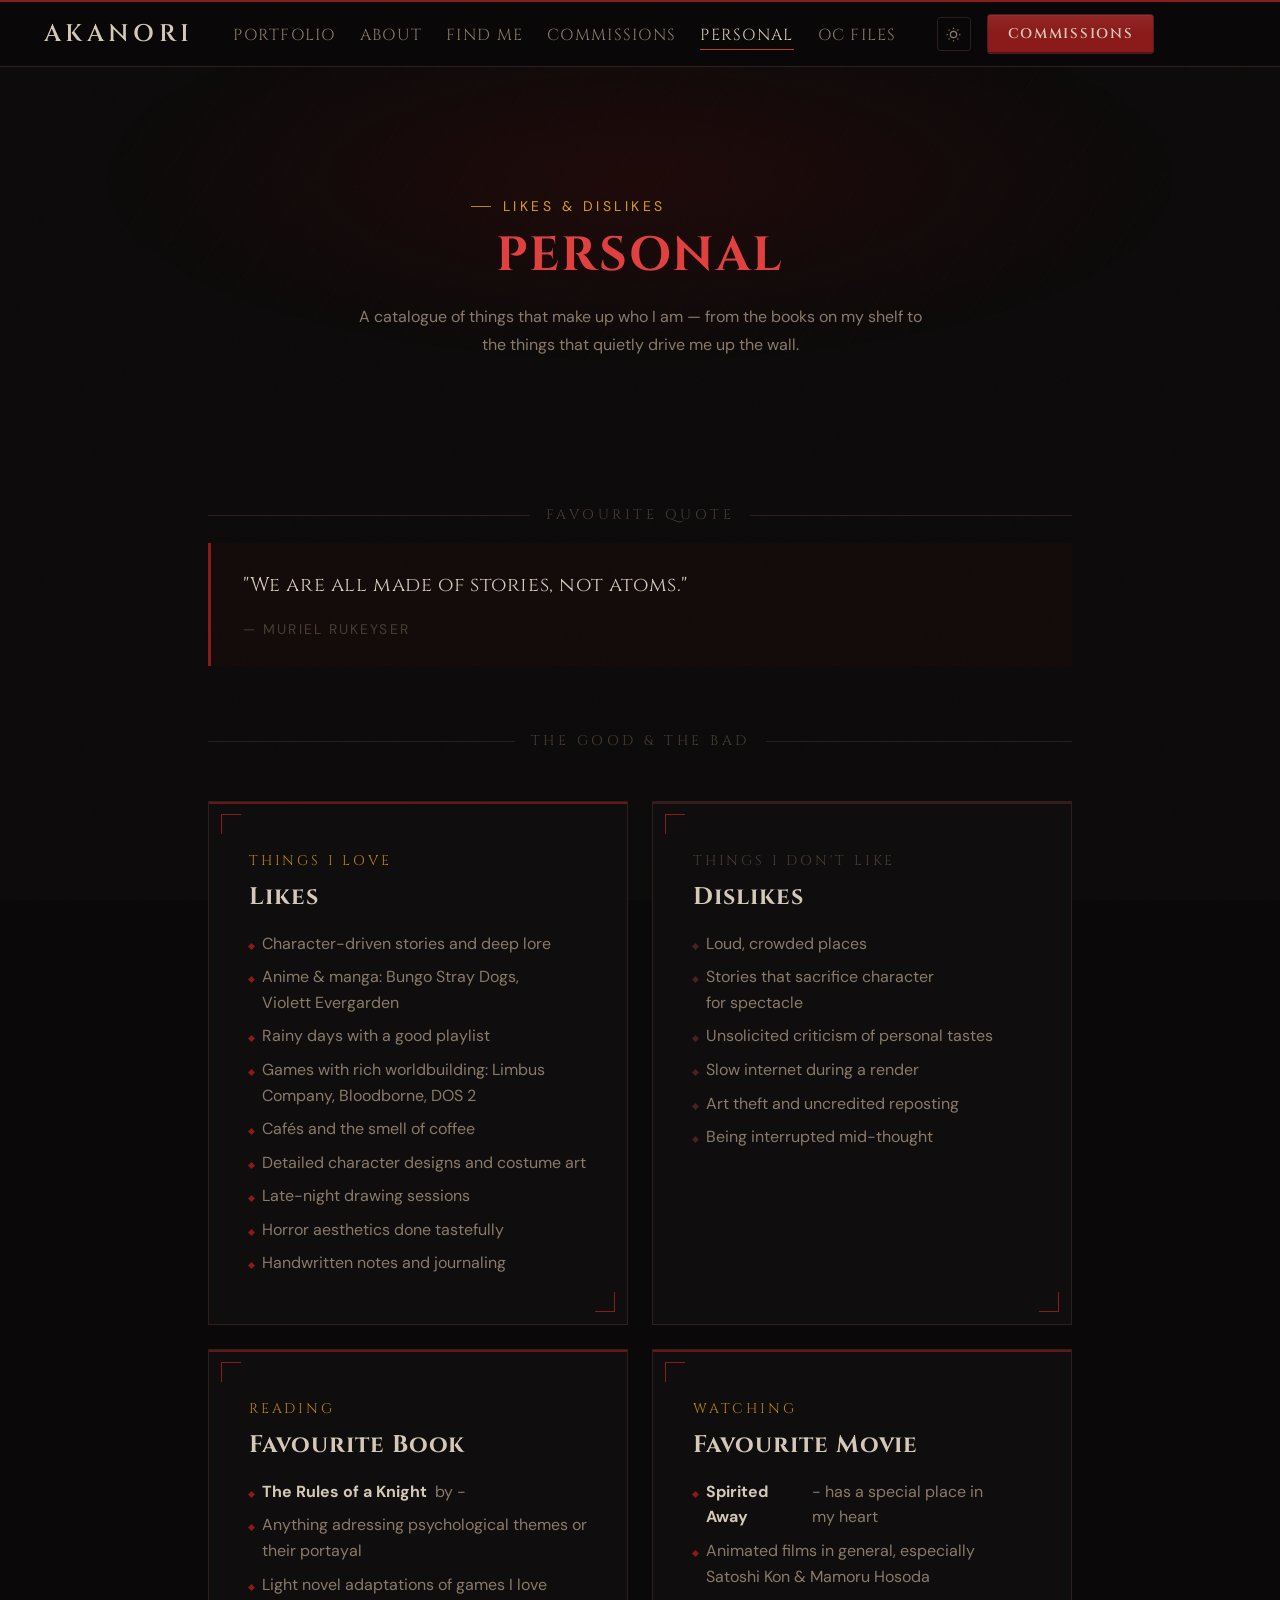
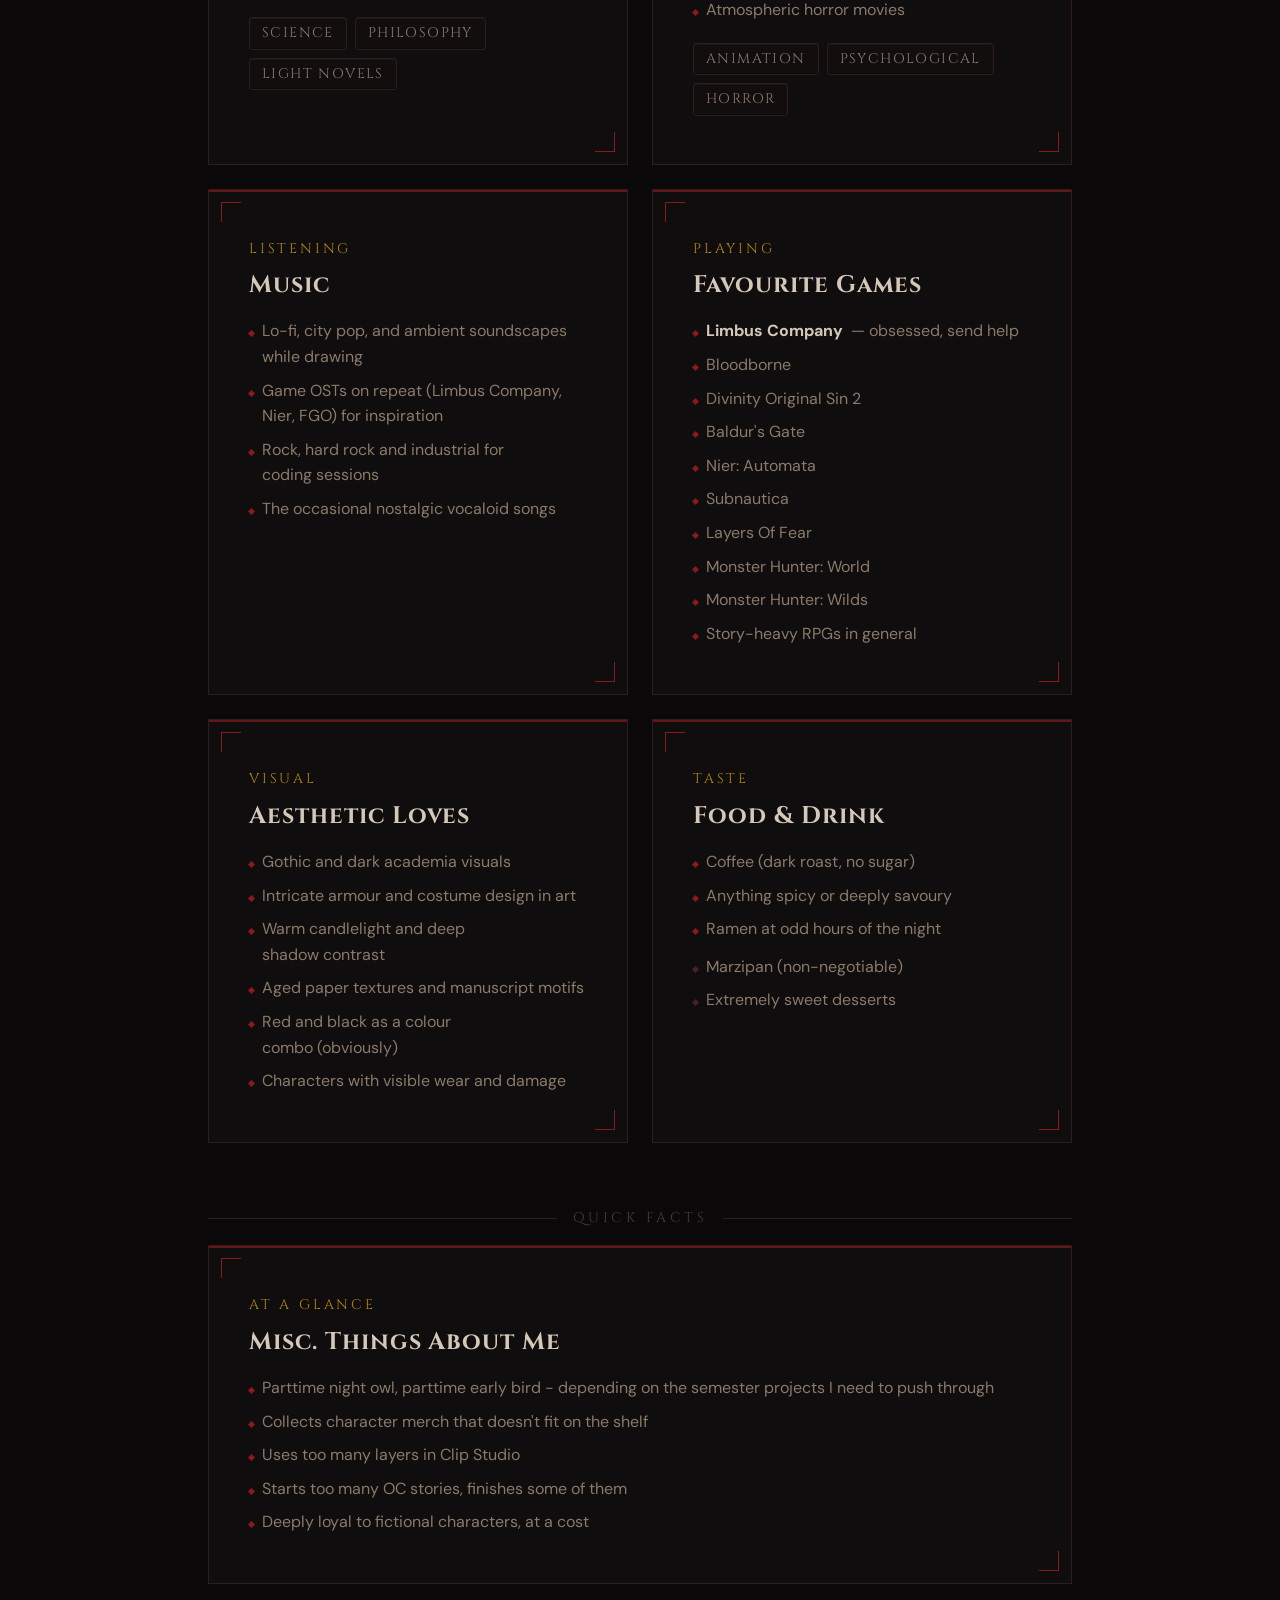
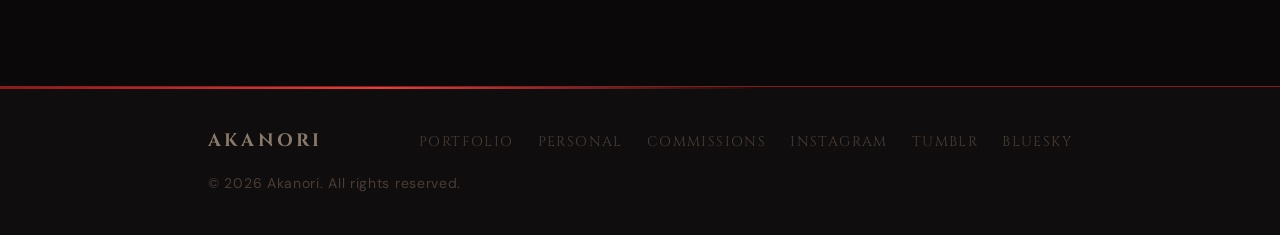
==== commit aab19b43: "changed preferences & comms about changes + modified prices + desc" ====
--- a/about-me.html
+++ b/about-me.html
@@ -279,13 +279,12 @@
             <h2 class="pref-panel-title">Likes</h2>
             <ul class="pref-list">
               <li>Character-driven stories and deep lore</li>
-              <li>Anime &amp; manga (especially dark fantasy)</li>
+              <li>Anime &amp; manga: Bungo Stray Dogs, Violett Evergarden</li>
               <li>Rainy days with a good playlist</li>
-              <li>Games with rich worldbuilding</li>
+              <li>Games with rich worldbuilding: Limbus Company, Bloodborne, DOS 2</li>
               <li>Cafés and the smell of coffee</li>
               <li>Detailed character designs and costume art</li>
               <li>Late-night drawing sessions</li>
-              <li>Unexpected found-family dynamics in fiction</li>
               <li>Horror aesthetics done tastefully</li>
               <li>Handwritten notes and journaling</li>
             </ul>
@@ -297,16 +296,12 @@
             <p class="pref-panel-eyebrow" style="color:var(--color-text-faint);">Things I don't like</p>
             <h2 class="pref-panel-title">Dislikes</h2>
             <ul class="pref-list pref-list--dislikes">
-              <li>Loud, crowded places with no escape route</li>
+              <li>Loud, crowded places</li>
               <li>Stories that sacrifice character for spectacle</li>
               <li>Unsolicited criticism of personal tastes</li>
               <li>Slow internet during a render</li>
-              <li>Jumpscares for no reason</li>
               <li>Art theft and uncredited reposting</li>
               <li>Being interrupted mid-thought</li>
-              <li>Aggressive or pushy people</li>
-              <li>Bland colour palettes (why)</li>
-              <li>Humidity</li>
             </ul>
           </div>
 
@@ -316,13 +311,13 @@
             <p class="pref-panel-eyebrow">Reading</p>
             <h2 class="pref-panel-title">Favourite Book</h2>
             <ul class="pref-list">
-              <li><strong style="color:var(--color-text);">The Name of the Wind</strong> by Patrick Rothfuss — for the prose alone</li>
-              <li>Anything with unreliable narrators and intricate magic systems</li>
+              <li><strong style="color:var(--color-text);">The Rules of a Knight</strong> by -</li>
+              <li>Anything adressing psychological themes or their portayal</li>
               <li>Light novel adaptations of games I love</li>
             </ul>
             <div class="pref-tags" style="margin-top:var(--space-5);">
-              <span class="tag">Fantasy</span>
-              <span class="tag">Dark Fiction</span>
+              <span class="tag">Science</span>
+              <span class="tag">Philosophy</span>
               <span class="tag">Light Novels</span>
             </div>
           </div>
@@ -333,14 +328,14 @@
             <p class="pref-panel-eyebrow">Watching</p>
             <h2 class="pref-panel-title">Favourite Movie</h2>
             <ul class="pref-list">
-              <li><strong style="color:var(--color-text);">Perfect Blue</strong> (1997) — still haunts me</li>
+              <li><strong style="color:var(--color-text);">Spirited Away</strong> - has a special place in my heart</li>
               <li>Animated films in general, especially Satoshi Kon &amp; Mamoru Hosoda</li>
-              <li>Slow-burn psychological thrillers</li>
+              <li>Atmospheric horror movies</li>
             </ul>
             <div class="pref-tags" style="margin-top:var(--space-5);">
               <span class="tag">Animation</span>
               <span class="tag">Psychological</span>
-              <span class="tag">Thriller</span>
+              <span class="tag">Horror</span>
             </div>
           </div>
 
@@ -351,9 +346,9 @@
             <h2 class="pref-panel-title">Music</h2>
             <ul class="pref-list">
               <li>Lo-fi, city pop, and ambient soundscapes while drawing</li>
-              <li>Game OSTs on repeat (Limbus Company, Nier, FGO)</li>
-              <li>J-rock and visual kei for when I want drama</li>
-              <li>The occasional nostalgic vocaloid deep cut</li>
+              <li>Game OSTs on repeat (Limbus Company, Nier, FGO) for inspiration</li>
+              <li>Rock, hard rock and industrial for coding sessions</li>
+              <li>The occasional nostalgic vocaloid songs</li>
             </ul>
           </div>
 
@@ -364,9 +359,14 @@
             <h2 class="pref-panel-title">Favourite Games</h2>
             <ul class="pref-list">
               <li><strong style="color:var(--color-text);">Limbus Company</strong> — obsessed, send help</li>
-              <li>Lobotomy Corporation / Library of Ruina</li>
+              <li>Bloodborne</li>
+              <li>Divinity Original Sin 2</li>
+              <li>Baldur's Gate</li>
               <li>Nier: Automata</li>
-              <li>Fate / Grand Order</li>
+              <li>Subnautica</li>
+              <li>Layers Of Fear</li>
+              <li>Monster Hunter: World</li>
+              <li>Monster Hunter: Wilds</li>
               <li>Story-heavy RPGs in general</li>
             </ul>
           </div>
@@ -395,10 +395,9 @@
               <li>Coffee (dark roast, no sugar)</li>
               <li>Anything spicy or deeply savoury</li>
               <li>Ramen at odd hours of the night</li>
-              <li>Boba, every flavour</li>
             </ul>
             <ul class="pref-list pref-list--dislikes" style="margin-top:var(--space-3);">
-              <li>Bell peppers (non-negotiable)</li>
+              <li>Marzipan (non-negotiable)</li>
               <li>Extremely sweet desserts</li>
             </ul>
           </div>
@@ -415,10 +414,7 @@
           <p class="pref-panel-eyebrow">At a glance</p>
           <h2 class="pref-panel-title">Misc. Things About Me</h2>
           <ul class="pref-list" style="columns:2;column-gap:var(--space-12);">
-            <li>Night owl — most art happens after midnight</li>
-            <li>Left-handed, but uses a stylus with my right</li>
-            <li>Has strong opinions on font choices</li>
-            <li>Cannot watch horror alone but does it anyway</li>
+            <li>Parttime night owl, parttime early bird - depending on the semester projects I need to push through</li>
             <li>Collects character merch that doesn't fit on the shelf</li>
             <li>Uses too many layers in Clip Studio</li>
             <li>Starts too many OC stories, finishes some of them</li>
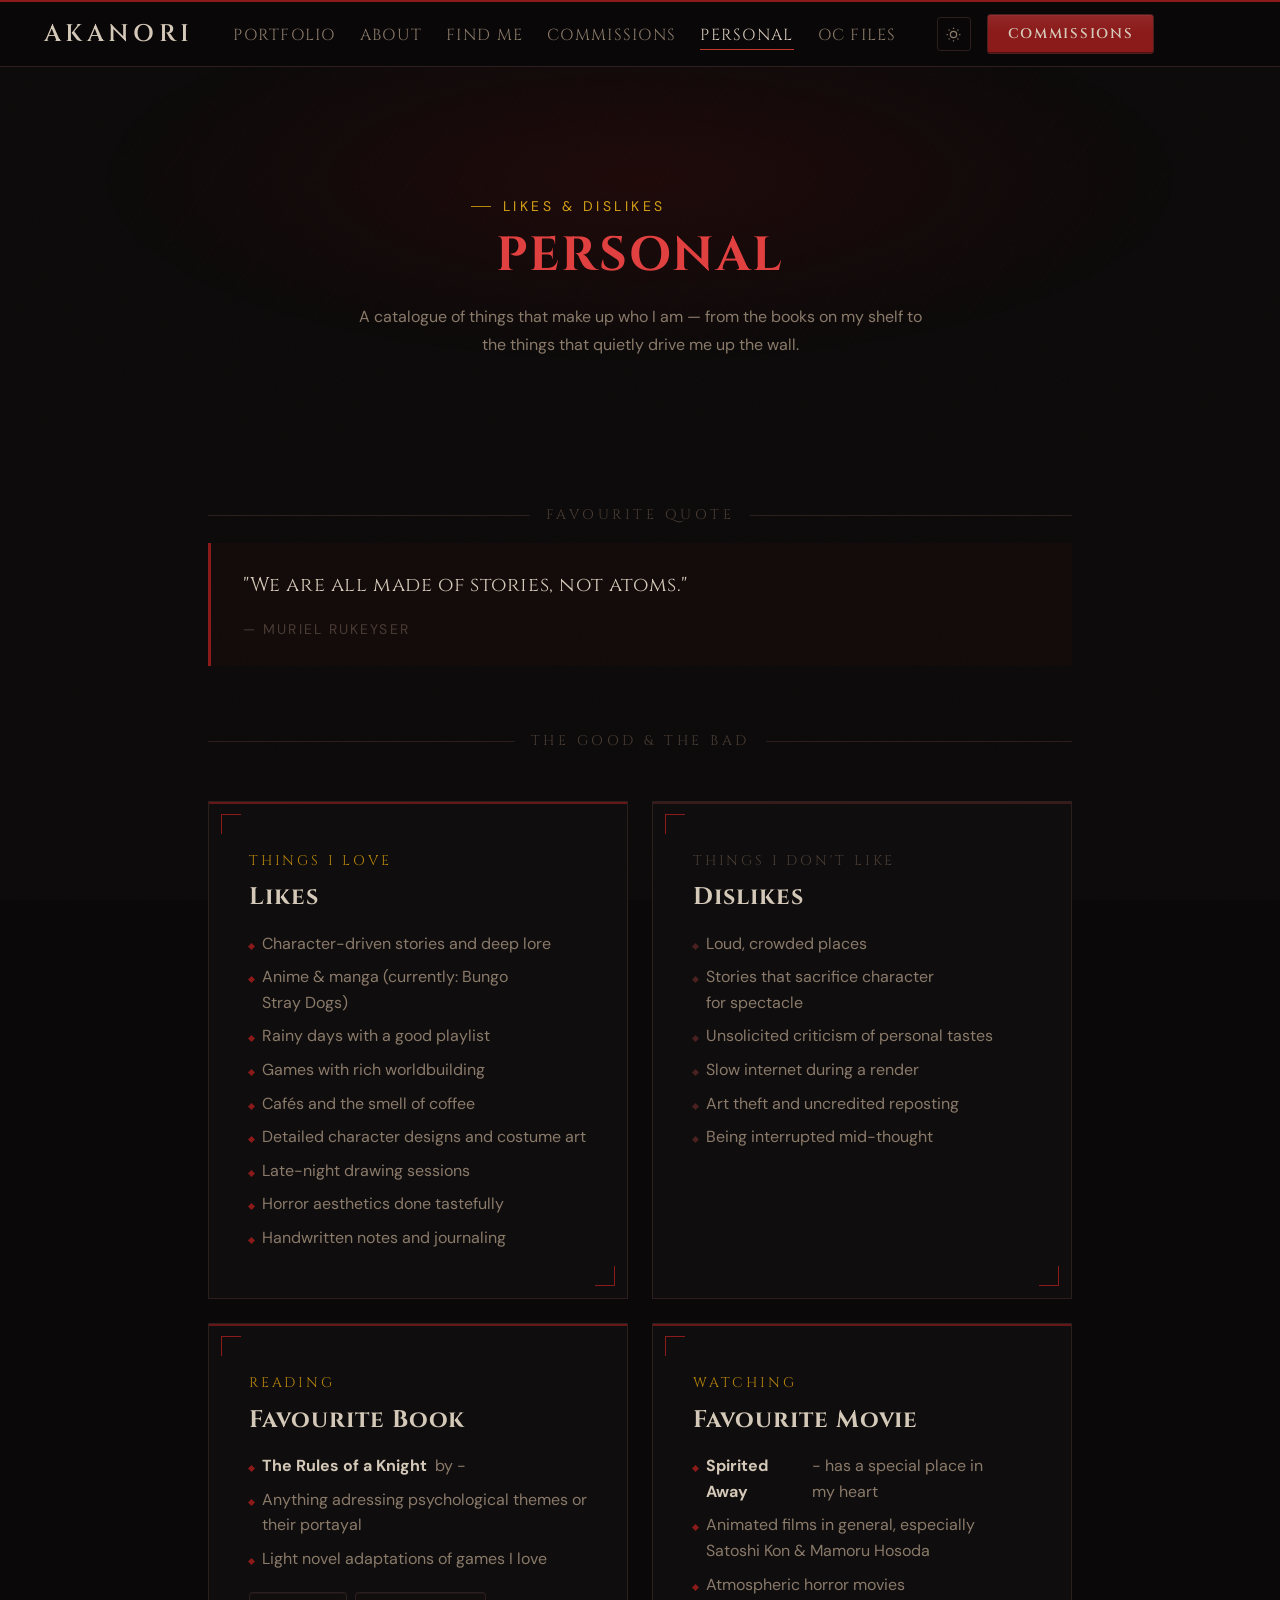
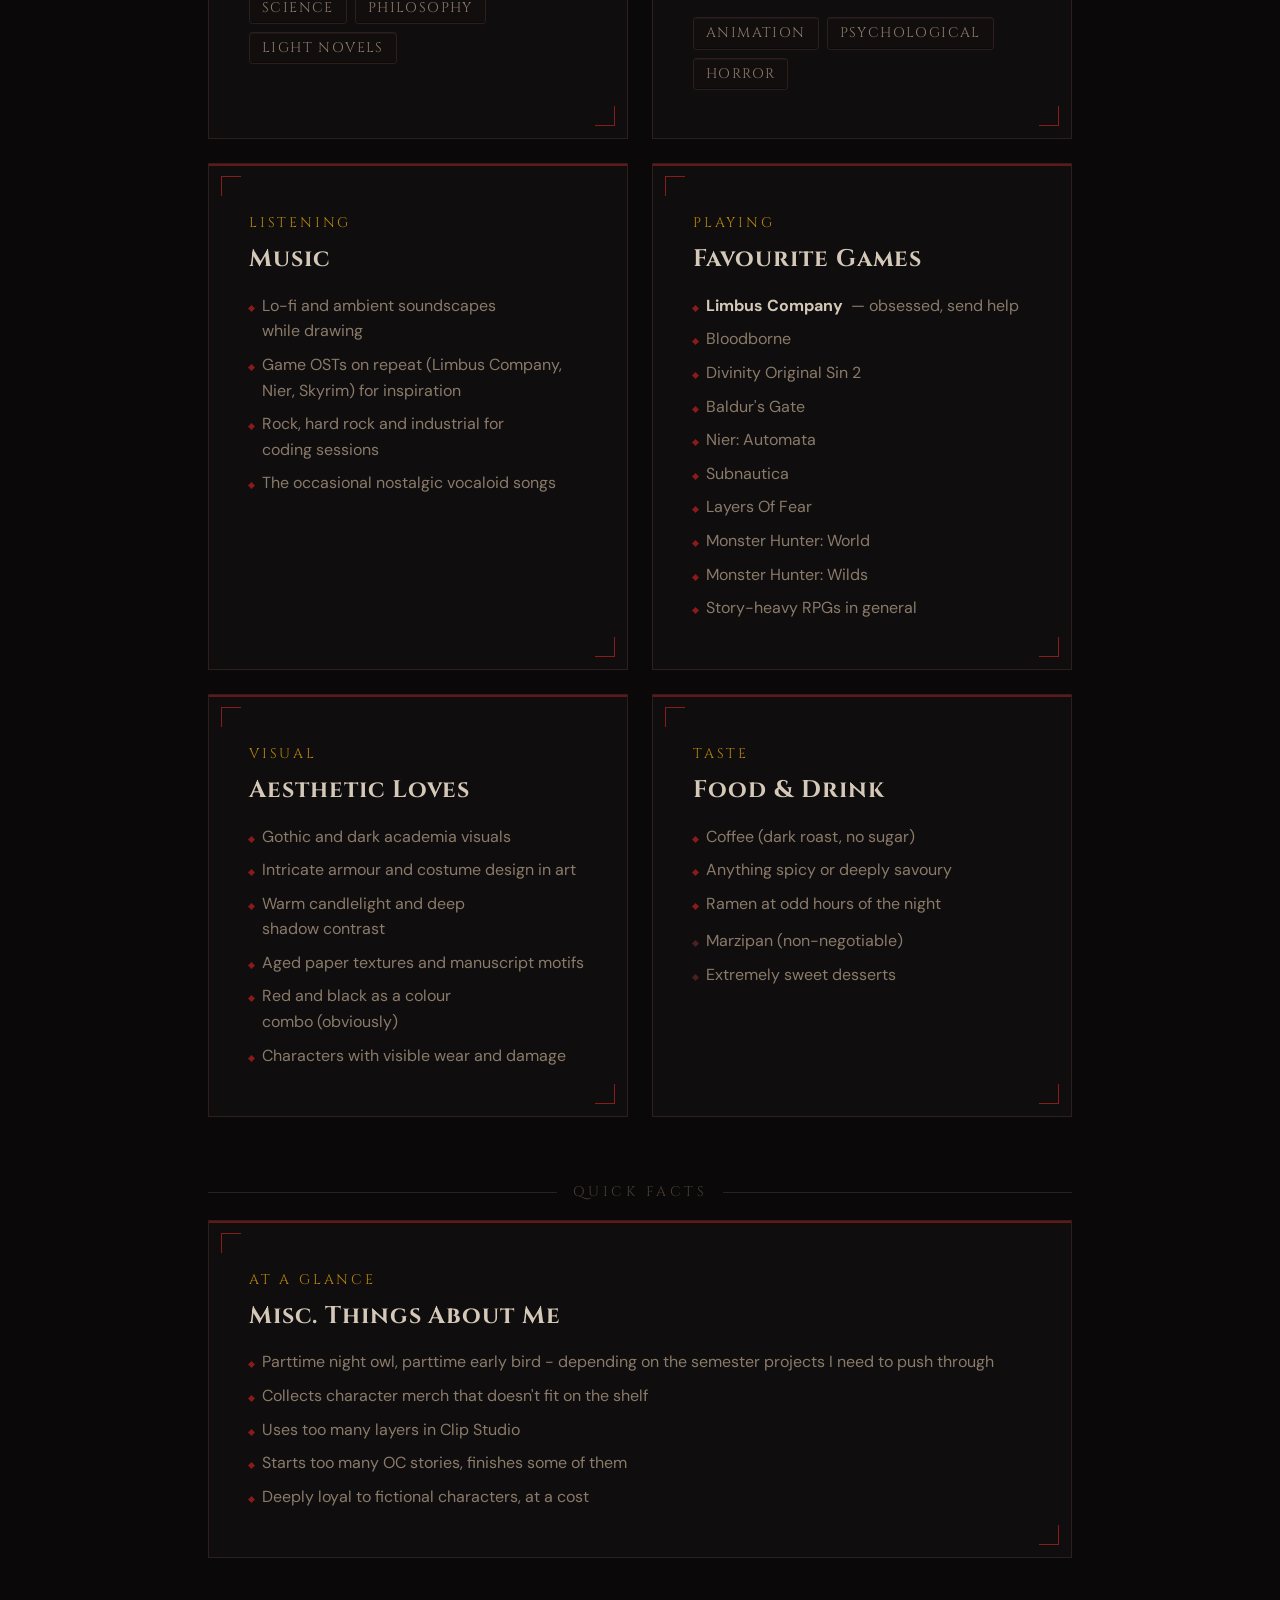
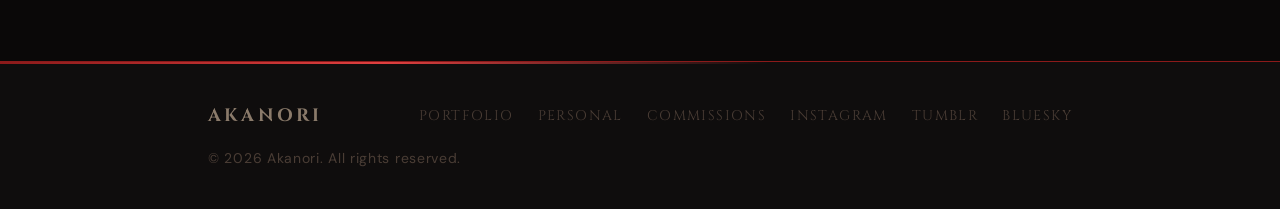
==== commit 57eb9186: "Modification preferences" ====
--- a/about-me.html
+++ b/about-me.html
@@ -279,9 +279,9 @@
             <h2 class="pref-panel-title">Likes</h2>
             <ul class="pref-list">
               <li>Character-driven stories and deep lore</li>
-              <li>Anime &amp; manga: Bungo Stray Dogs, Violett Evergarden</li>
+              <li>Anime &amp; manga (currently: Bungo Stray Dogs)</li>
               <li>Rainy days with a good playlist</li>
-              <li>Games with rich worldbuilding: Limbus Company, Bloodborne, DOS 2</li>
+              <li>Games with rich worldbuilding</li>
               <li>Cafés and the smell of coffee</li>
               <li>Detailed character designs and costume art</li>
               <li>Late-night drawing sessions</li>
@@ -345,8 +345,8 @@
             <p class="pref-panel-eyebrow">Listening</p>
             <h2 class="pref-panel-title">Music</h2>
             <ul class="pref-list">
-              <li>Lo-fi, city pop, and ambient soundscapes while drawing</li>
-              <li>Game OSTs on repeat (Limbus Company, Nier, FGO) for inspiration</li>
+              <li>Lo-fi and ambient soundscapes while drawing</li>
+              <li>Game OSTs on repeat (Limbus Company, Nier, Skyrim) for inspiration</li>
               <li>Rock, hard rock and industrial for coding sessions</li>
               <li>The occasional nostalgic vocaloid songs</li>
             </ul>
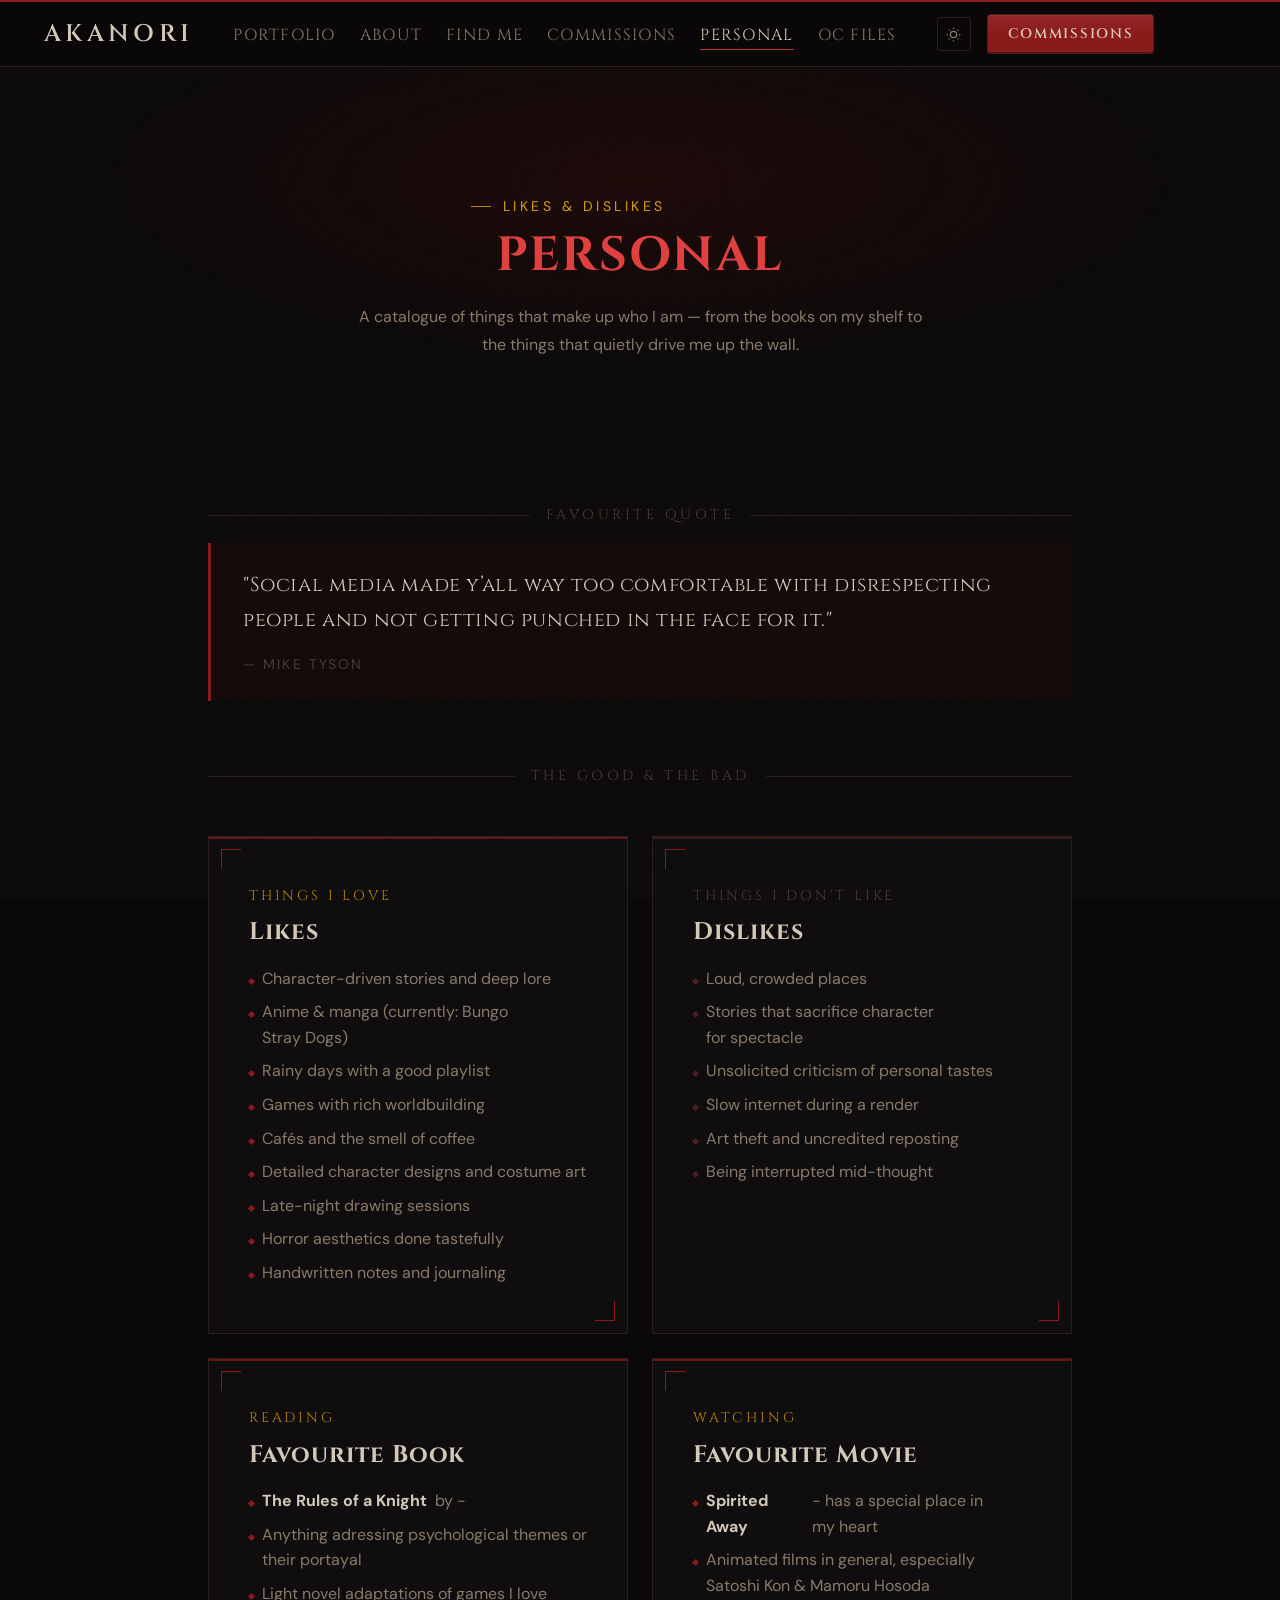
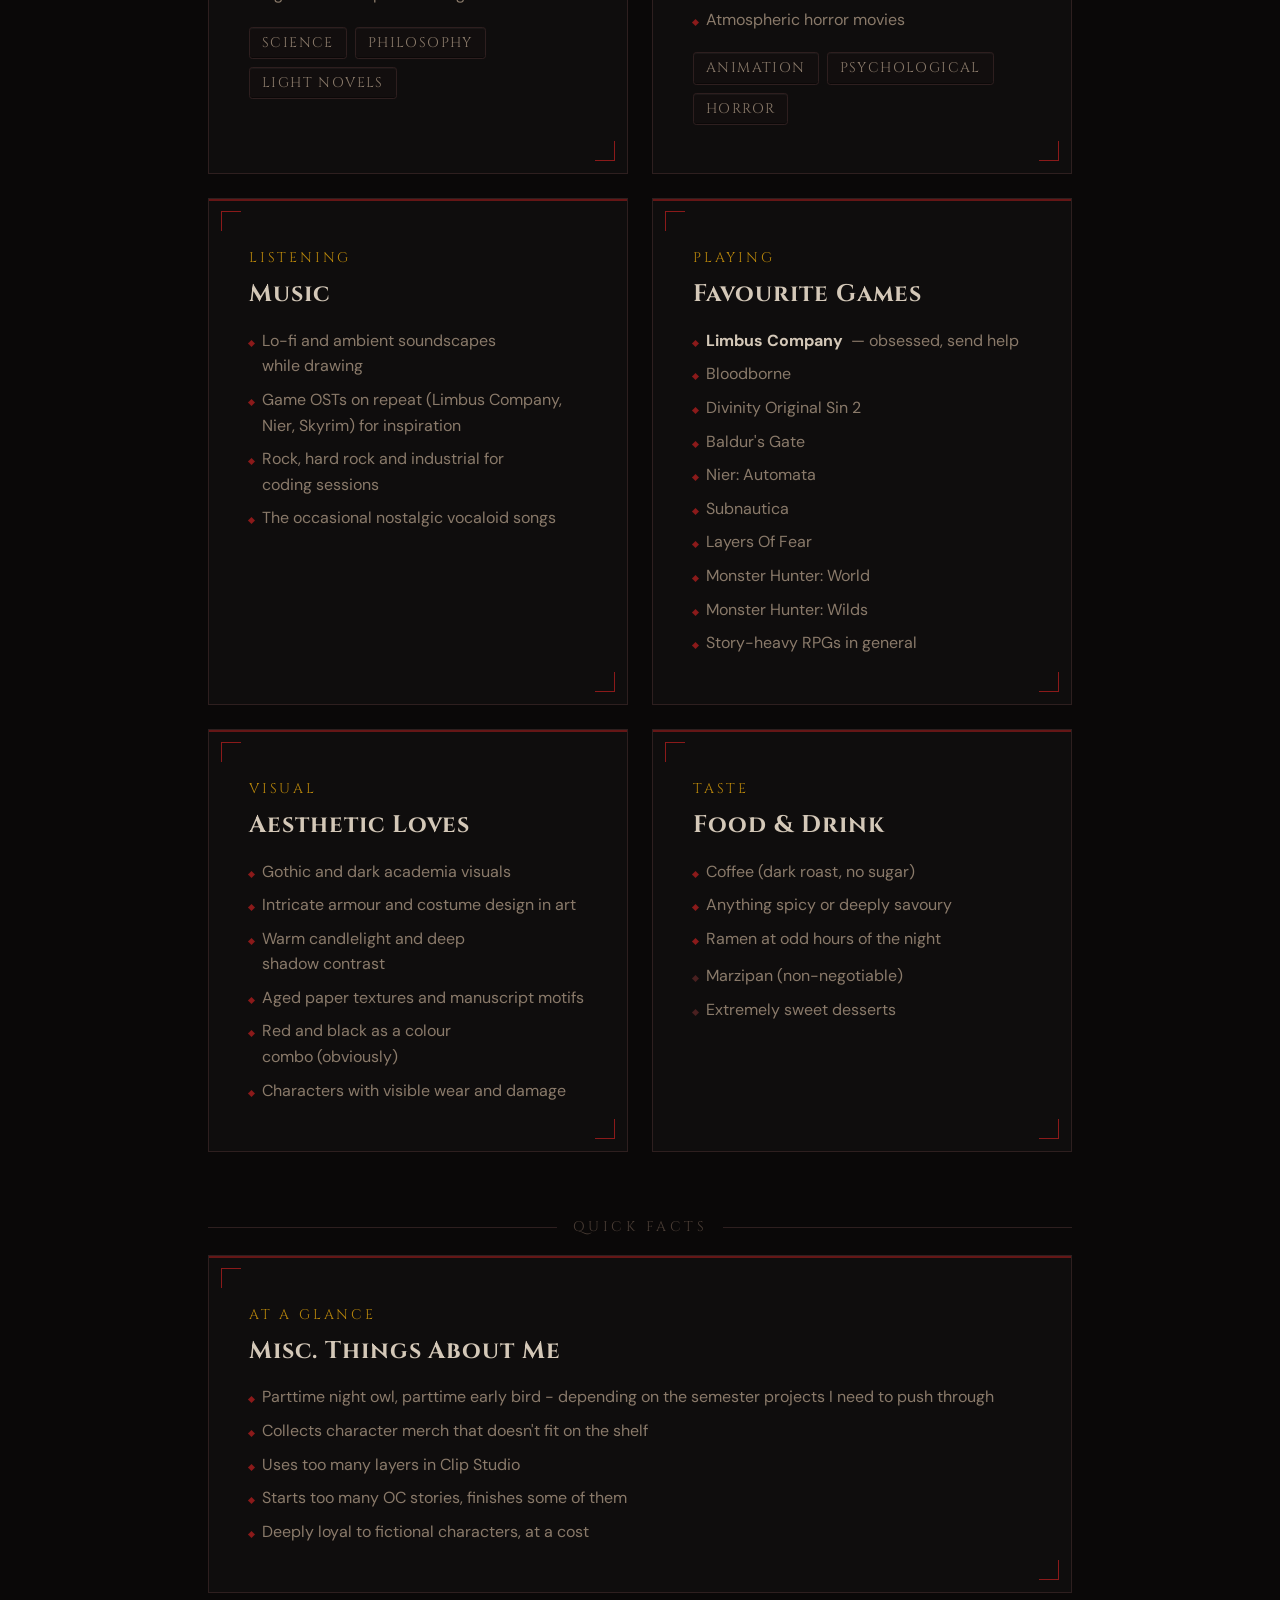
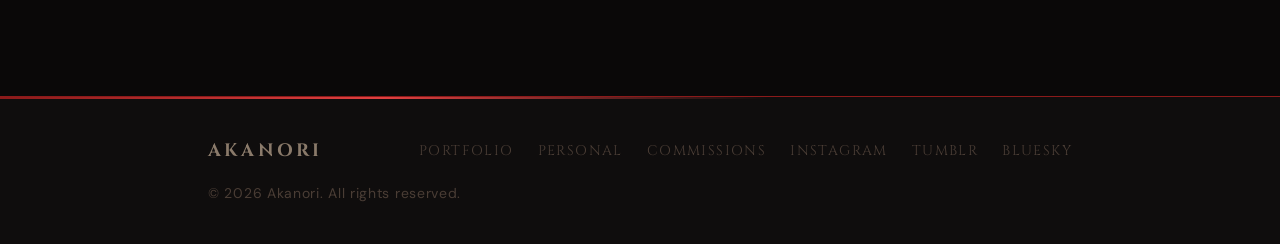
==== commit b8d0626a: "quote + fixed oc desc" ====
--- a/about-me.html
+++ b/about-me.html
@@ -260,8 +260,8 @@
         </div>
         <div class="fade-up">
           <blockquote class="limbus-quote">
-            <p>"We are all made of stories, not atoms."</p>
-            <cite>— Muriel Rukeyser</cite>
+            <p>"Social media made y’all way too comfortable with disrespecting people and not getting punched in the face for it."</p>
+            <cite>— Mike Tyson</cite>
           </blockquote>
         </div>
 
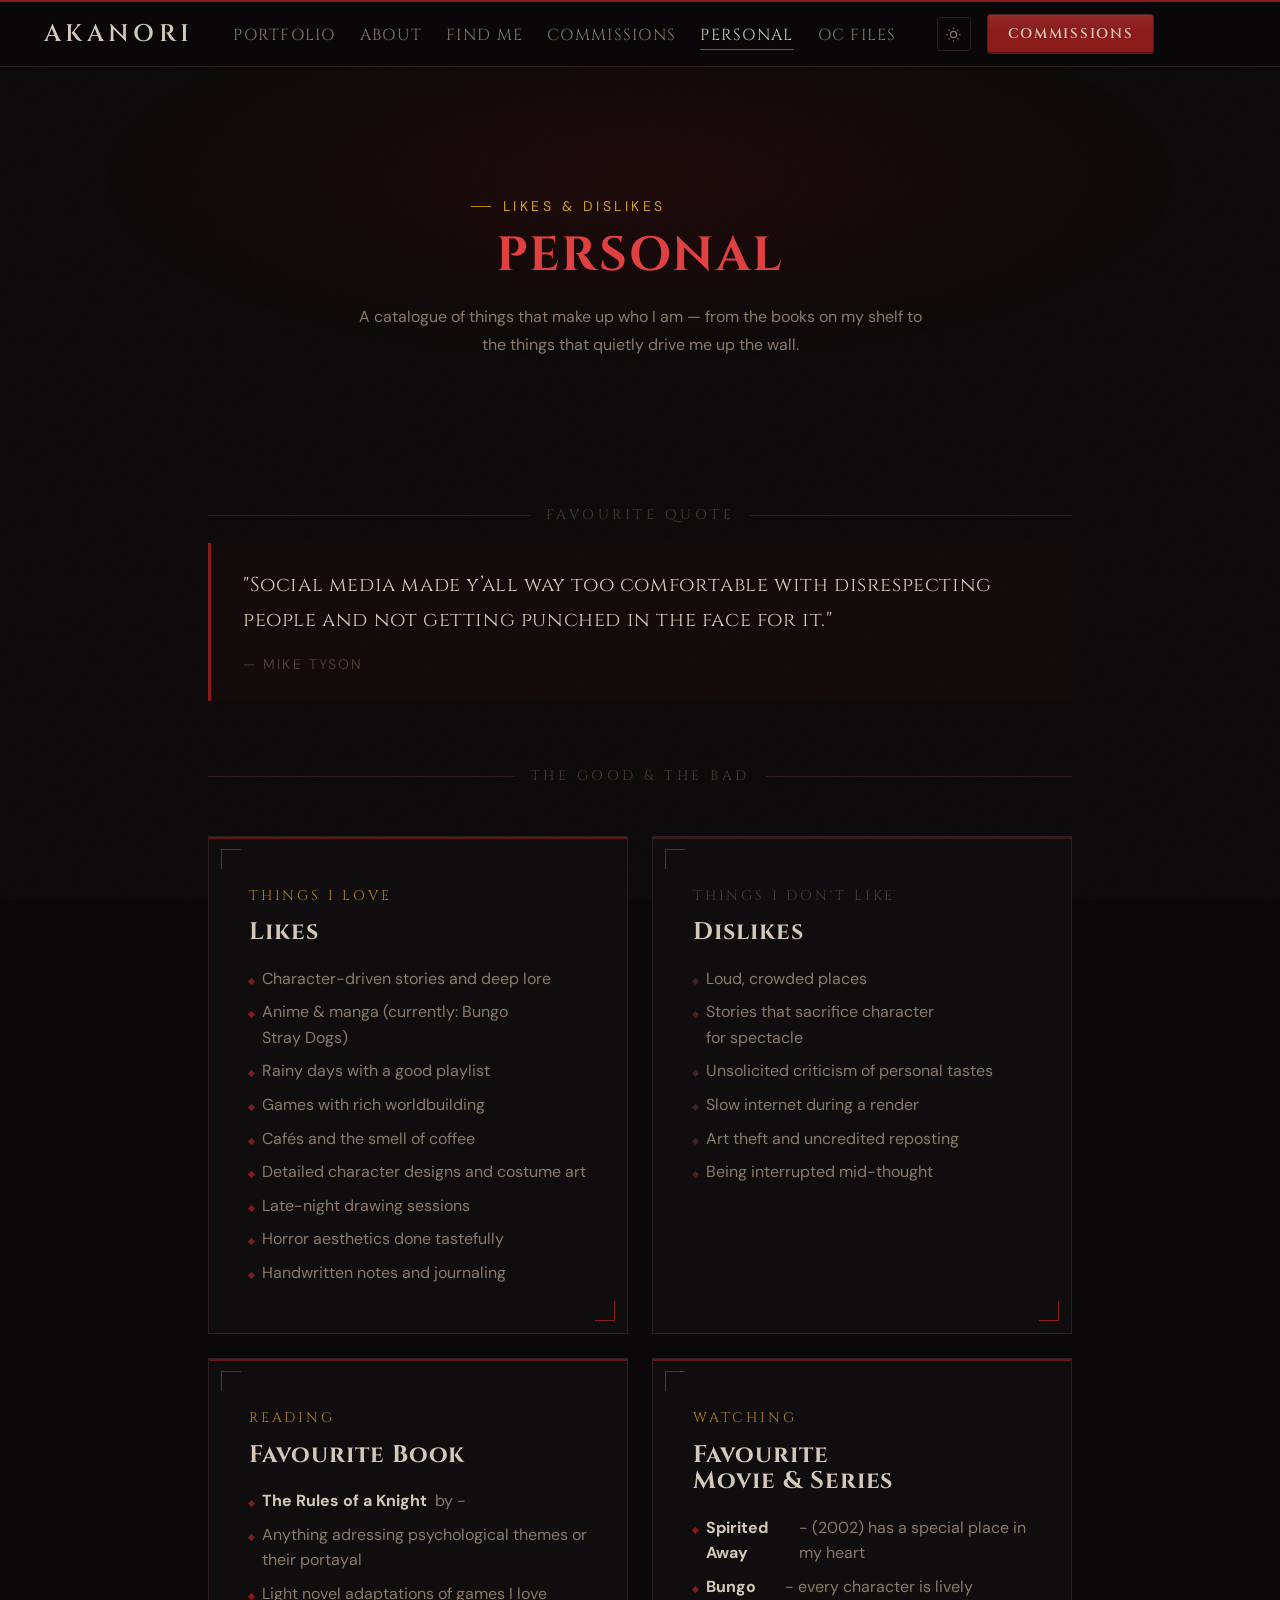
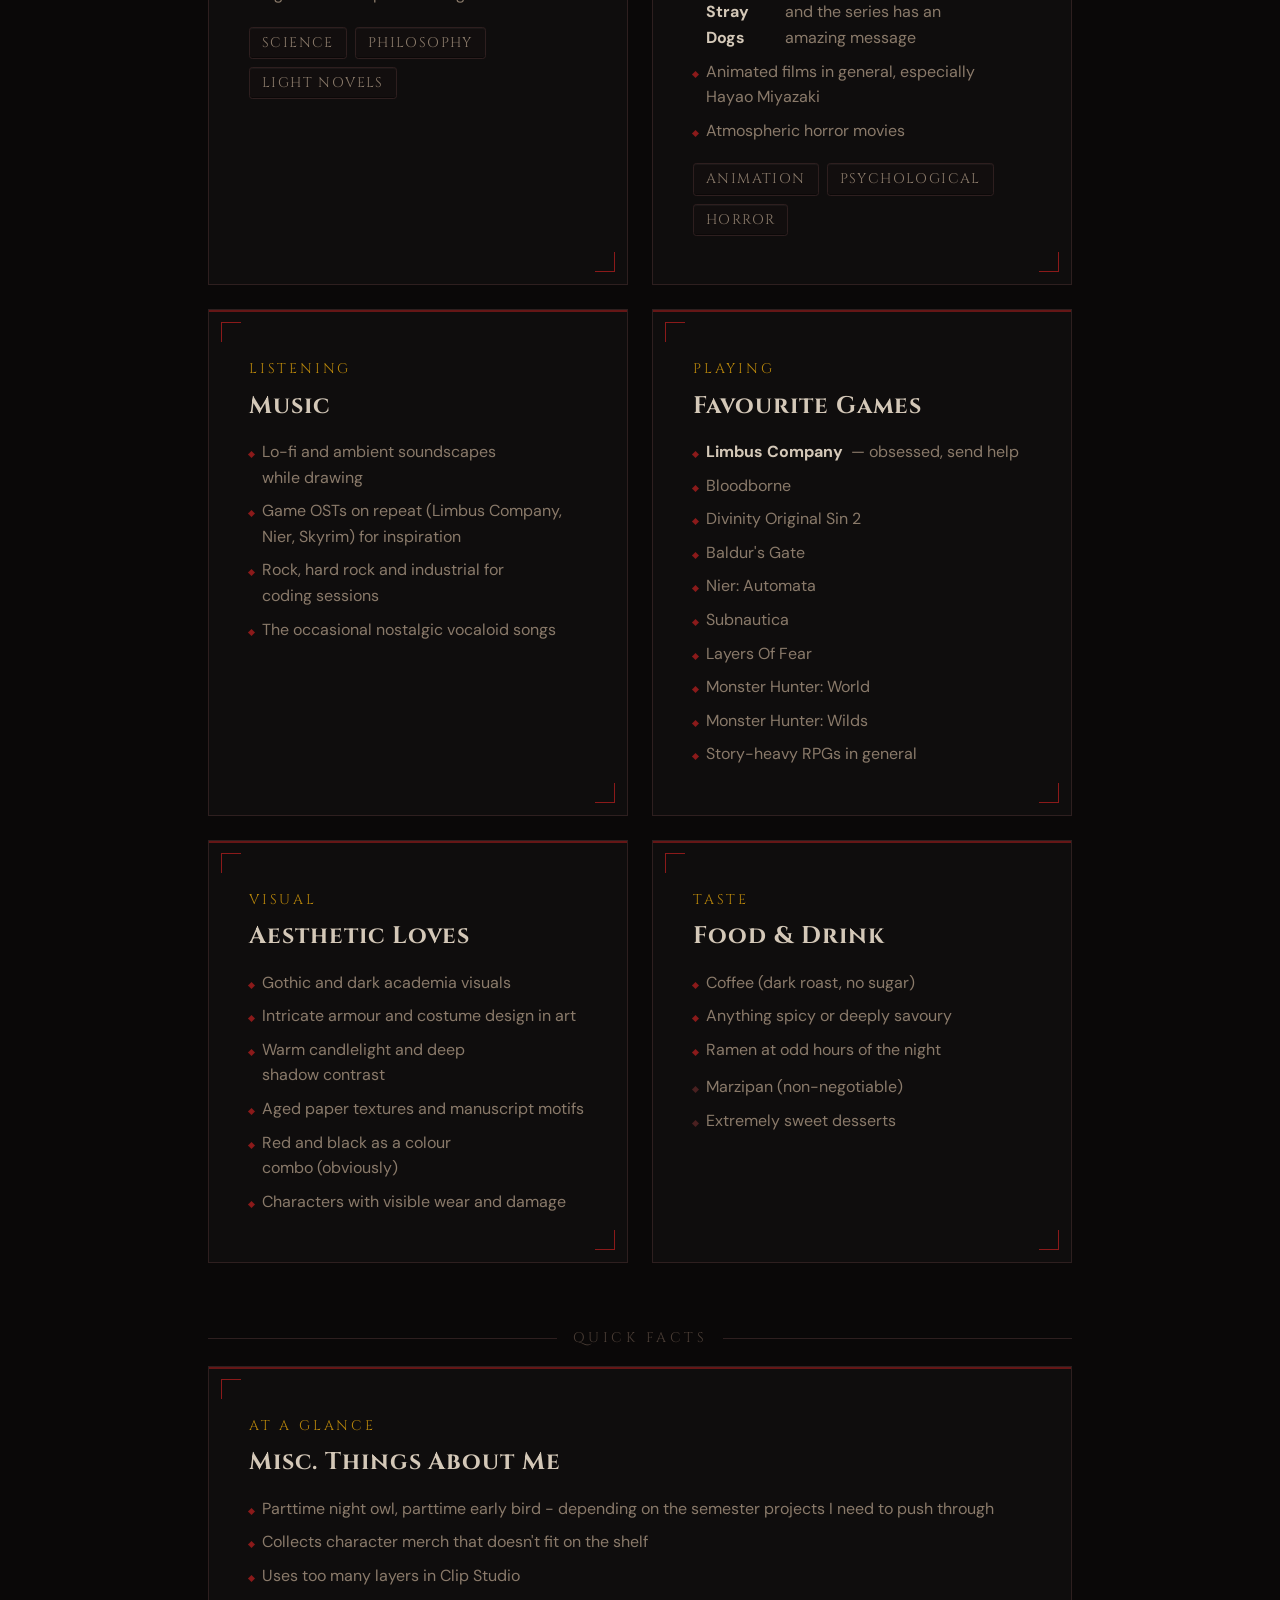
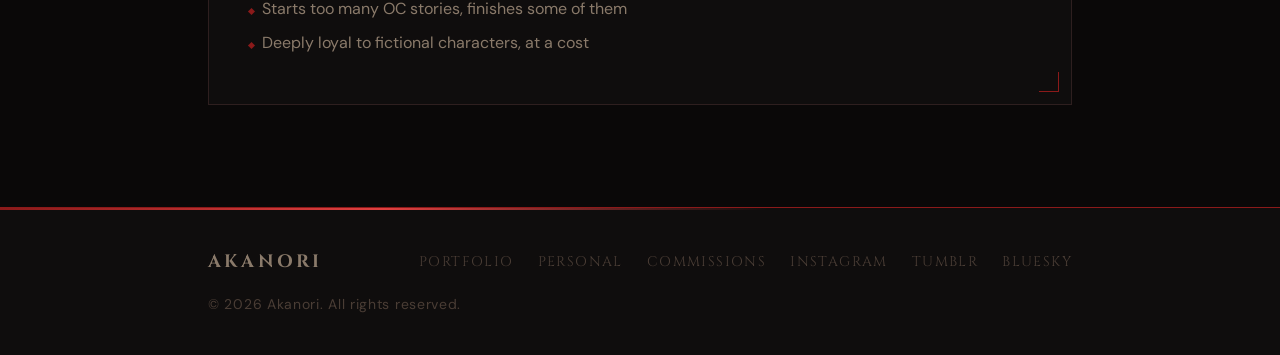
==== commit 46e8a752: "upating likes: movies" ====
--- a/about-me.html
+++ b/about-me.html
@@ -326,10 +326,11 @@
           <div class="pref-panel fade-up">
             <div class="pref-panel-accent"></div>
             <p class="pref-panel-eyebrow">Watching</p>
-            <h2 class="pref-panel-title">Favourite Movie</h2>
-            <ul class="pref-list">
-              <li><strong style="color:var(--color-text);">Spirited Away</strong> - has a special place in my heart</li>
-              <li>Animated films in general, especially Satoshi Kon &amp; Mamoru Hosoda</li>
+            <h2 class="pref-panel-title">Favourite Movie &amp; Series</h2>
+            <ul class="pref-list">
+              <li><strong style="color:var(--color-text);">Spirited Away</strong> - (2002) has a special place in my heart</li>
+              <li><strong style="color:var(--color-text);">Bungo Stray Dogs</strong> - every character is lively and the series has an amazing message</li>
+              <li>Animated films in general, especially Hayao Miyazaki</li>
               <li>Atmospheric horror movies</li>
             </ul>
             <div class="pref-tags" style="margin-top:var(--space-5);">
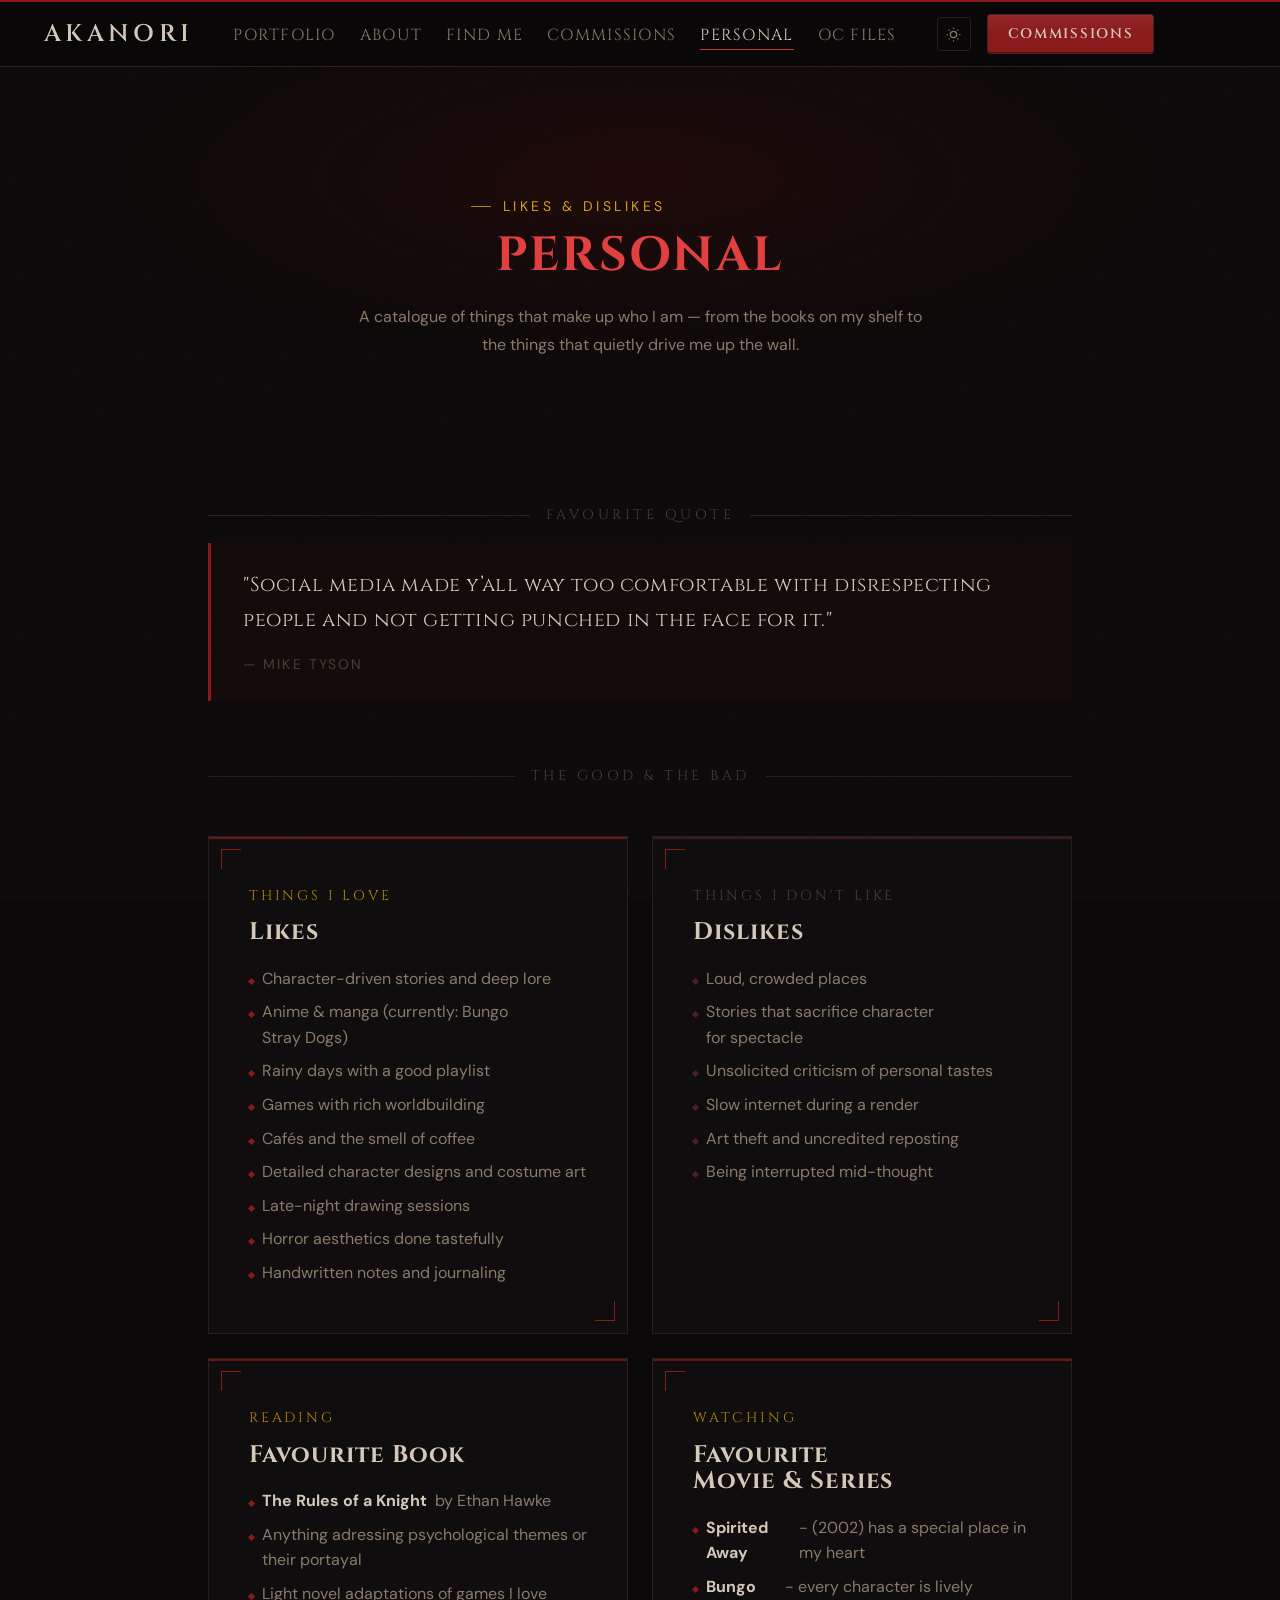
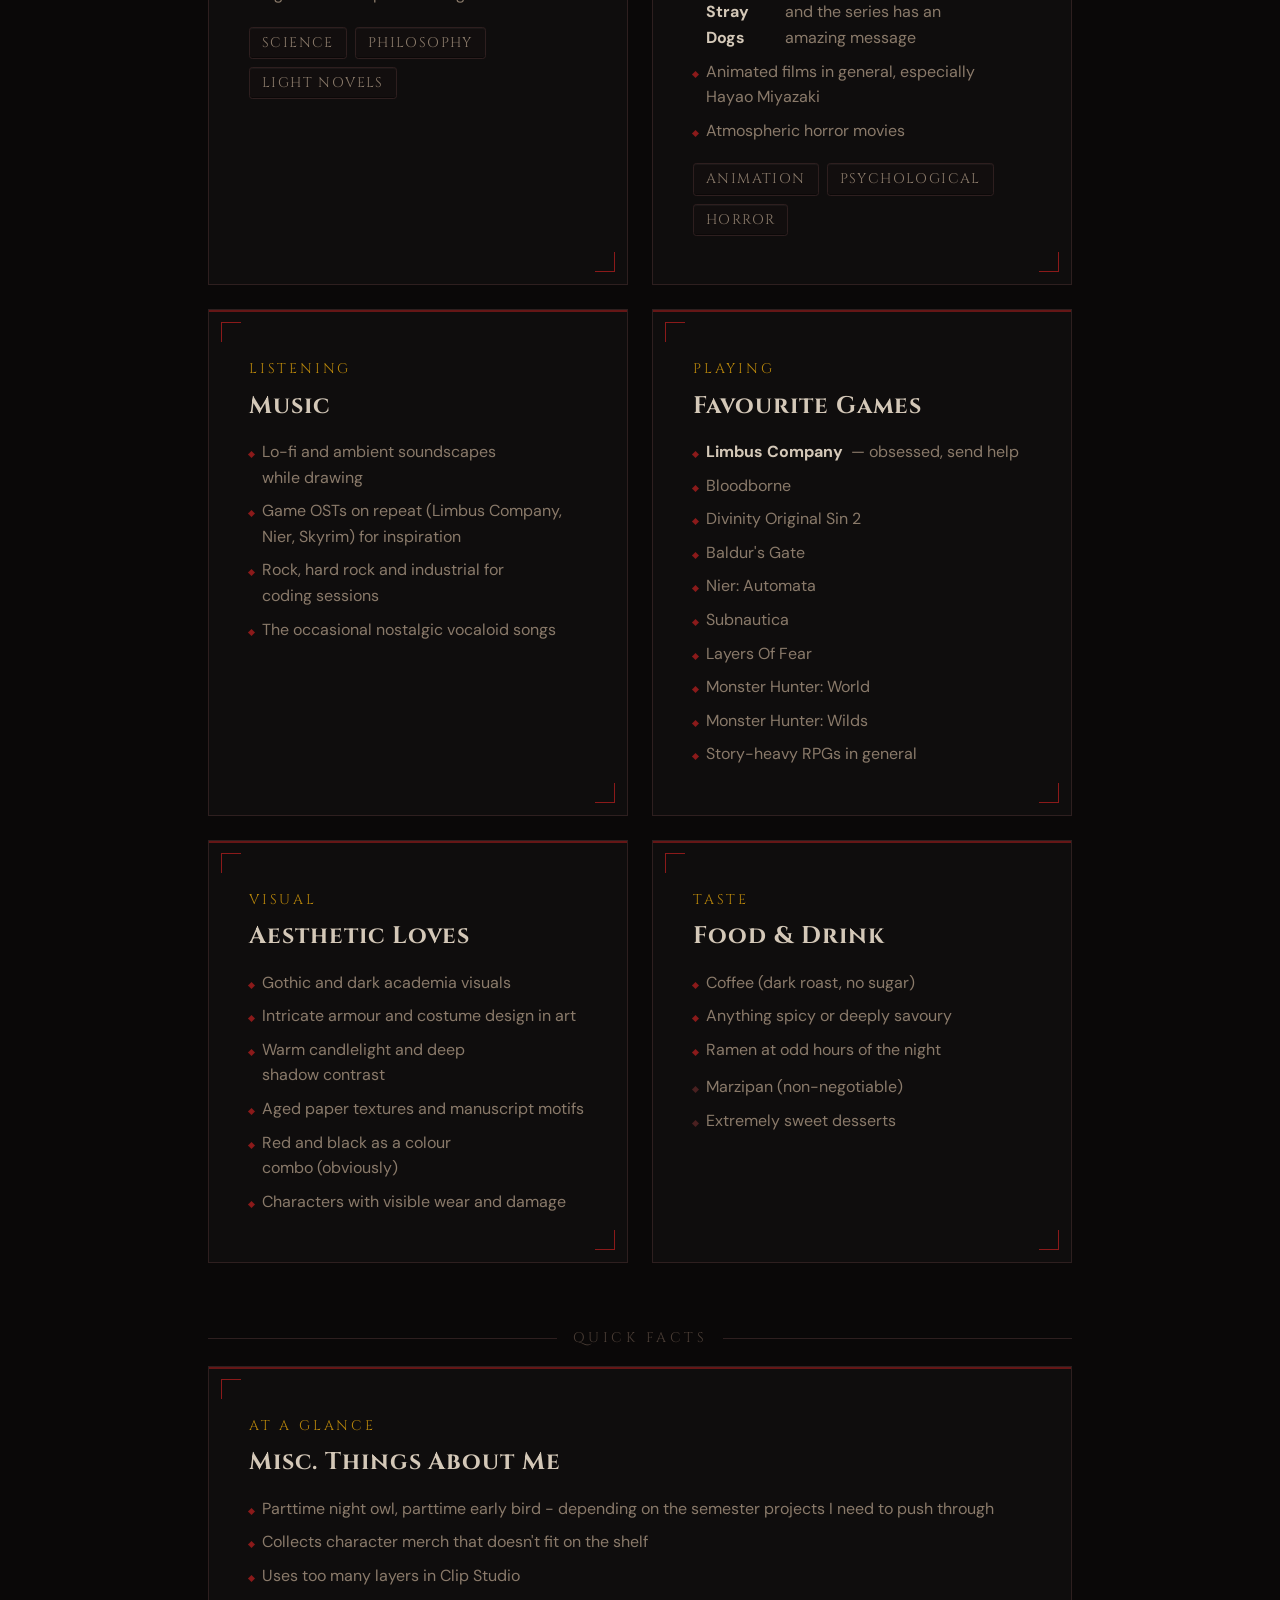
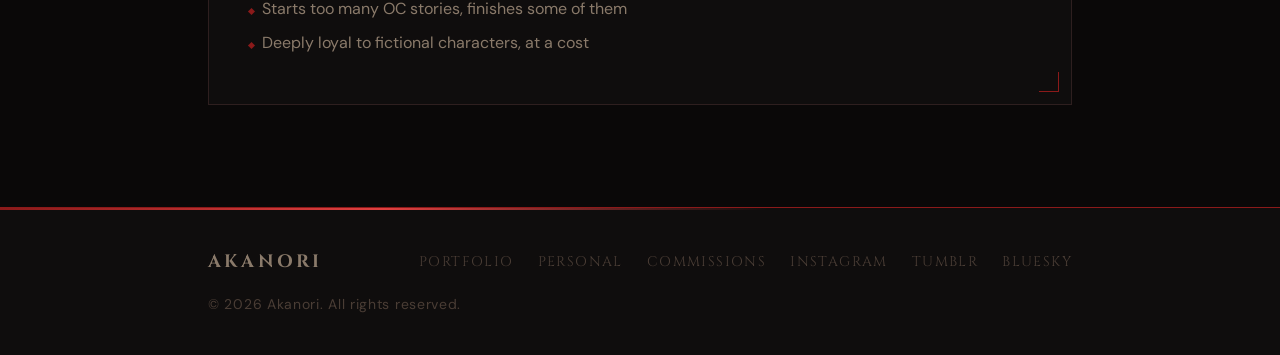
==== commit 87cb2d14: "added book author" ====
--- a/about-me.html
+++ b/about-me.html
@@ -311,7 +311,7 @@
             <p class="pref-panel-eyebrow">Reading</p>
             <h2 class="pref-panel-title">Favourite Book</h2>
             <ul class="pref-list">
-              <li><strong style="color:var(--color-text);">The Rules of a Knight</strong> by -</li>
+              <li><strong style="color:var(--color-text);">The Rules of a Knight</strong> by Ethan Hawke</li>
               <li>Anything adressing psychological themes or their portayal</li>
               <li>Light novel adaptations of games I love</li>
             </ul>
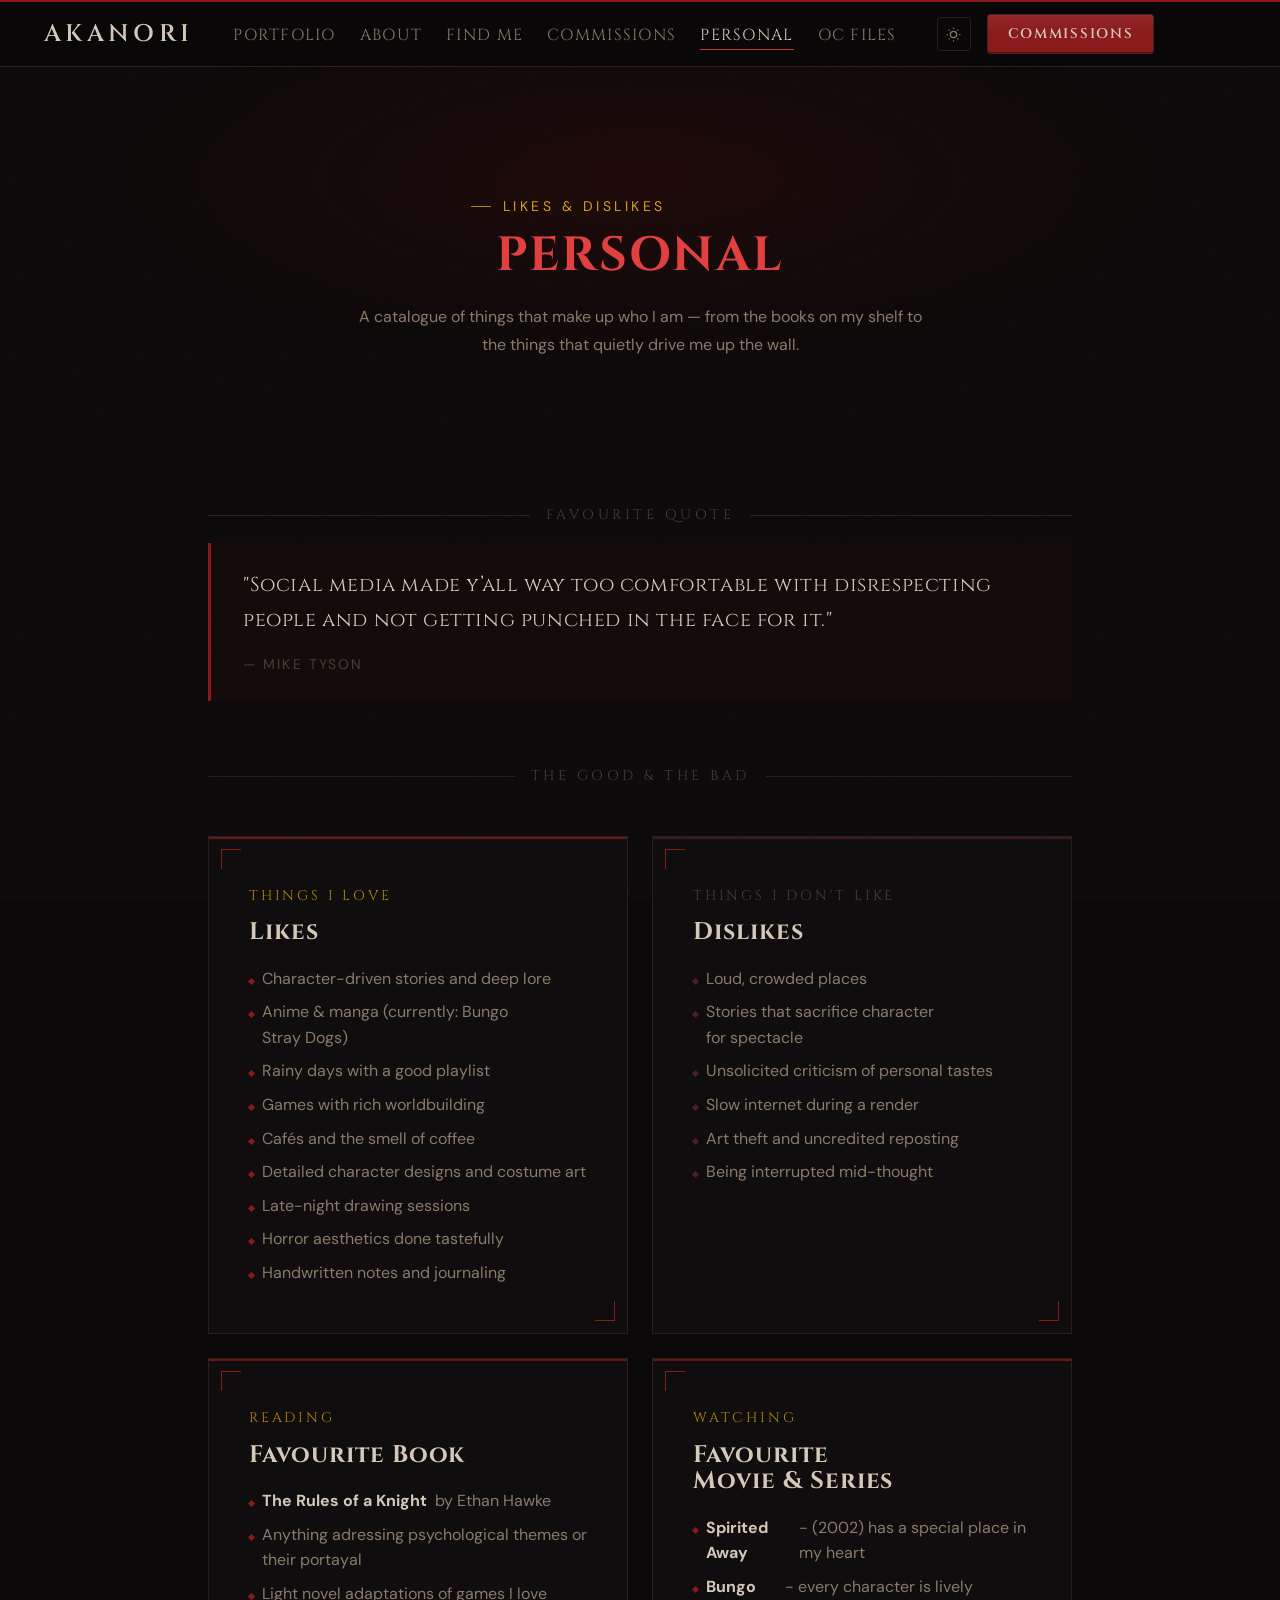
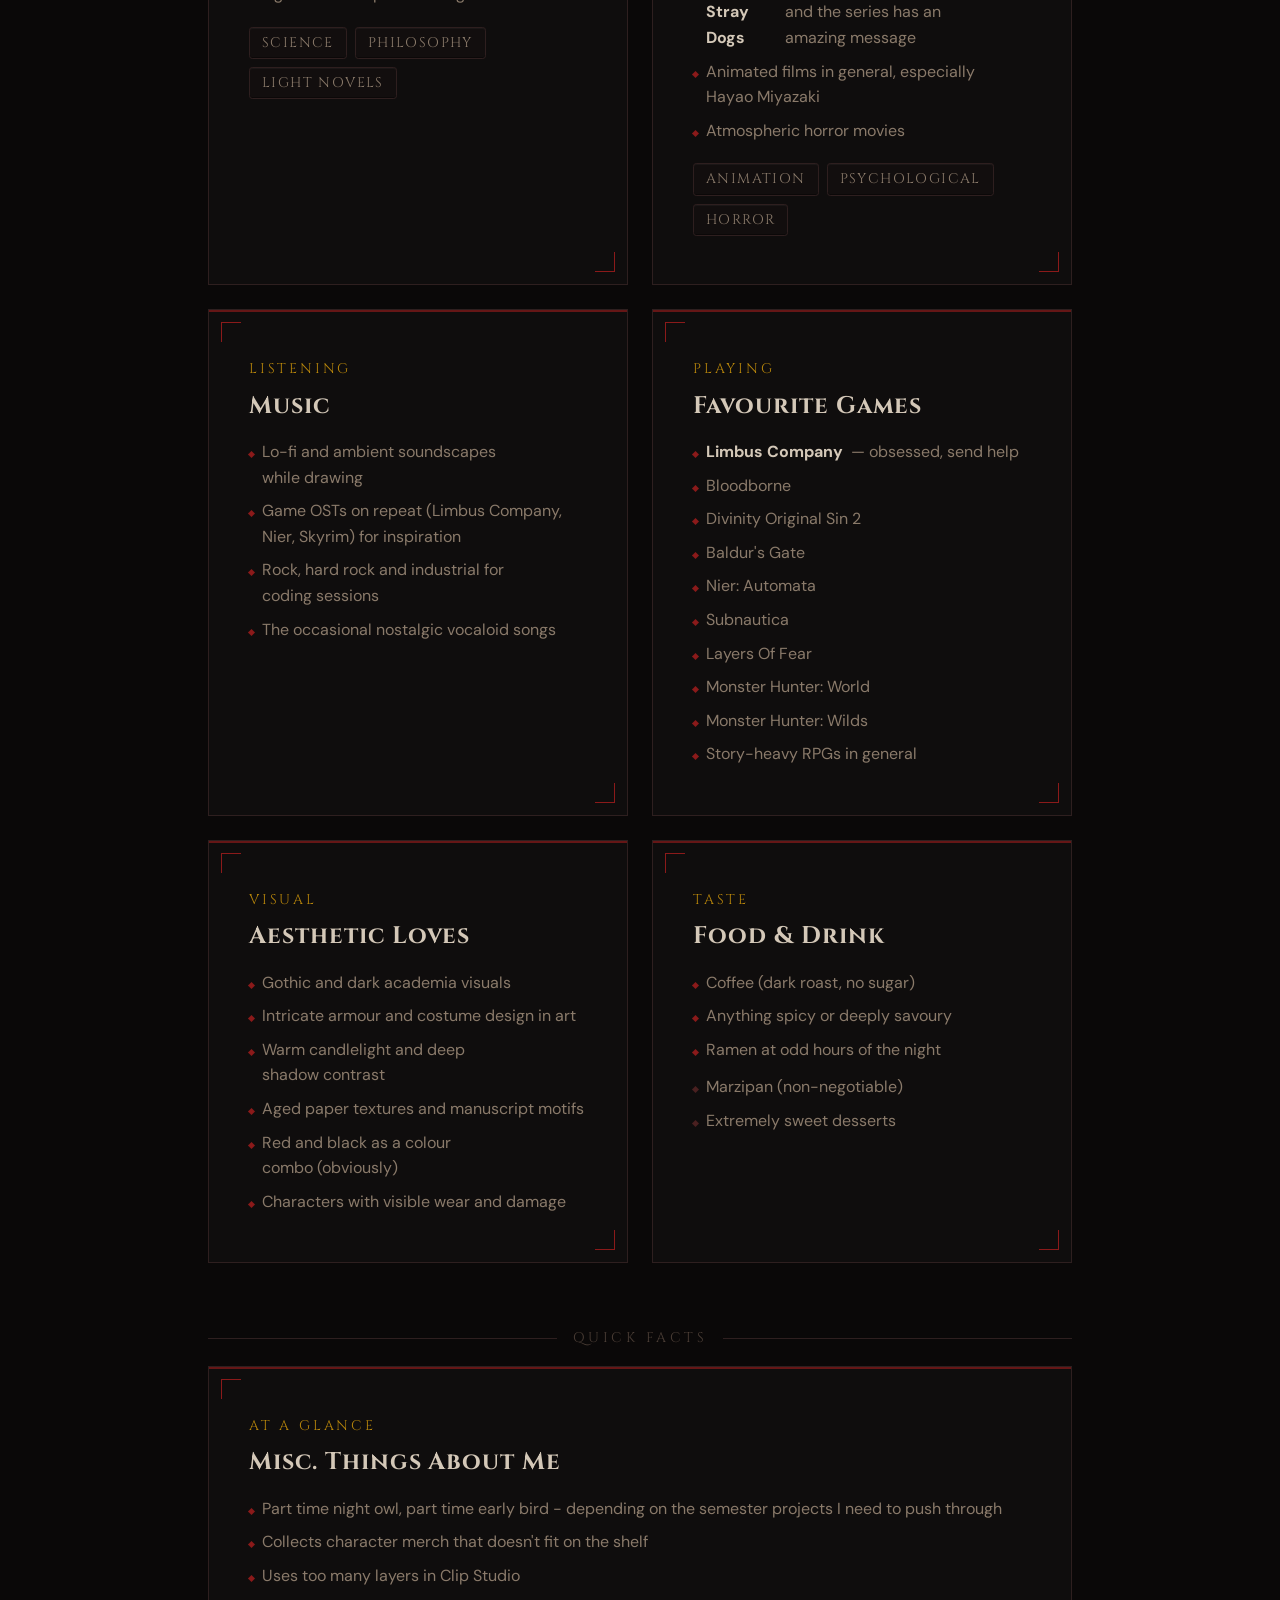
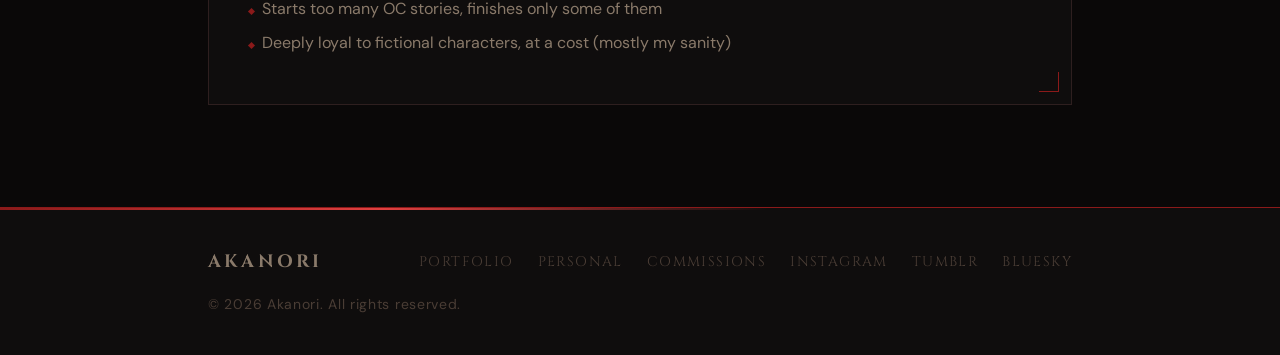
==== commit a24343d8: "updateted facts" ====
--- a/about-me.html
+++ b/about-me.html
@@ -415,11 +415,11 @@
           <p class="pref-panel-eyebrow">At a glance</p>
           <h2 class="pref-panel-title">Misc. Things About Me</h2>
           <ul class="pref-list" style="columns:2;column-gap:var(--space-12);">
-            <li>Parttime night owl, parttime early bird - depending on the semester projects I need to push through</li>
+            <li>Part time night owl, part time early bird - depending on the semester projects I need to push through</li>
             <li>Collects character merch that doesn't fit on the shelf</li>
             <li>Uses too many layers in Clip Studio</li>
-            <li>Starts too many OC stories, finishes some of them</li>
-            <li>Deeply loyal to fictional characters, at a cost</li>
+            <li>Starts too many OC stories, finishes only some of them</li>
+            <li>Deeply loyal to fictional characters, at a cost (mostly my sanity)</li>
           </ul>
         </div>
 
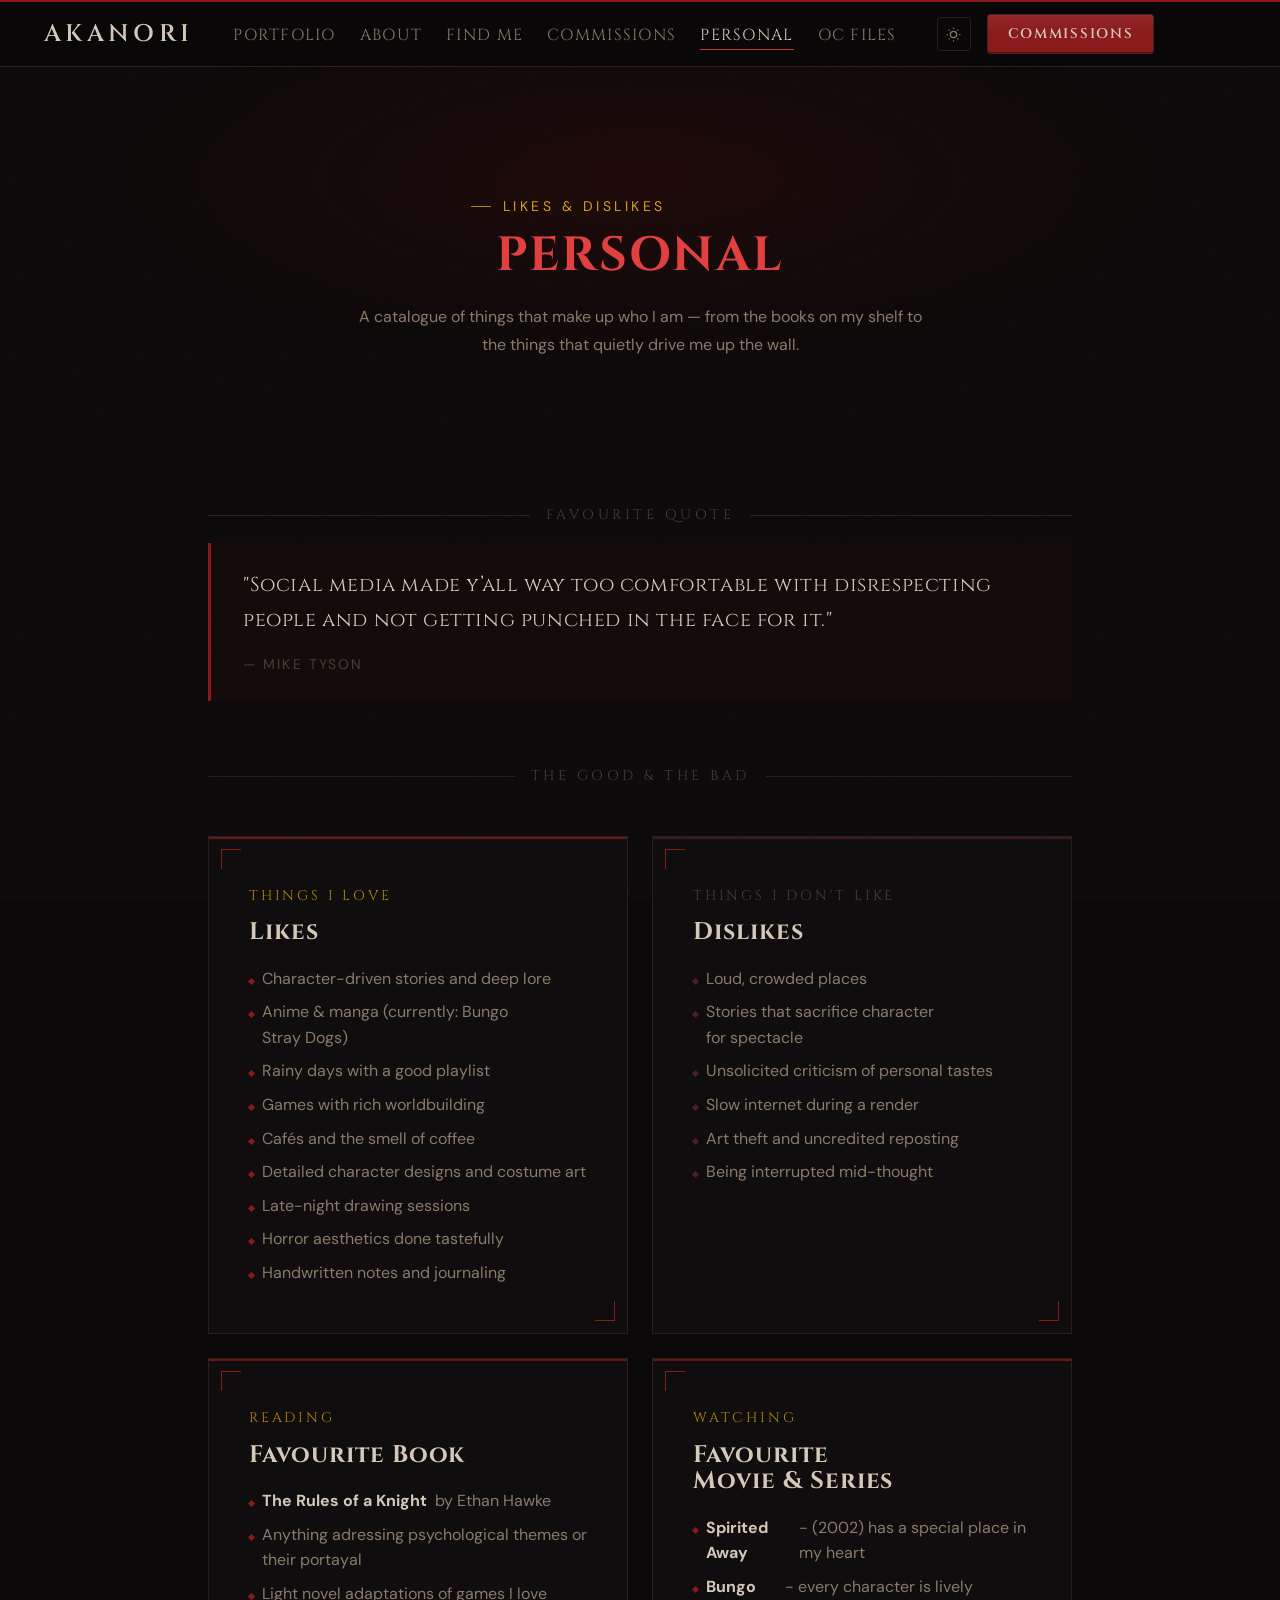
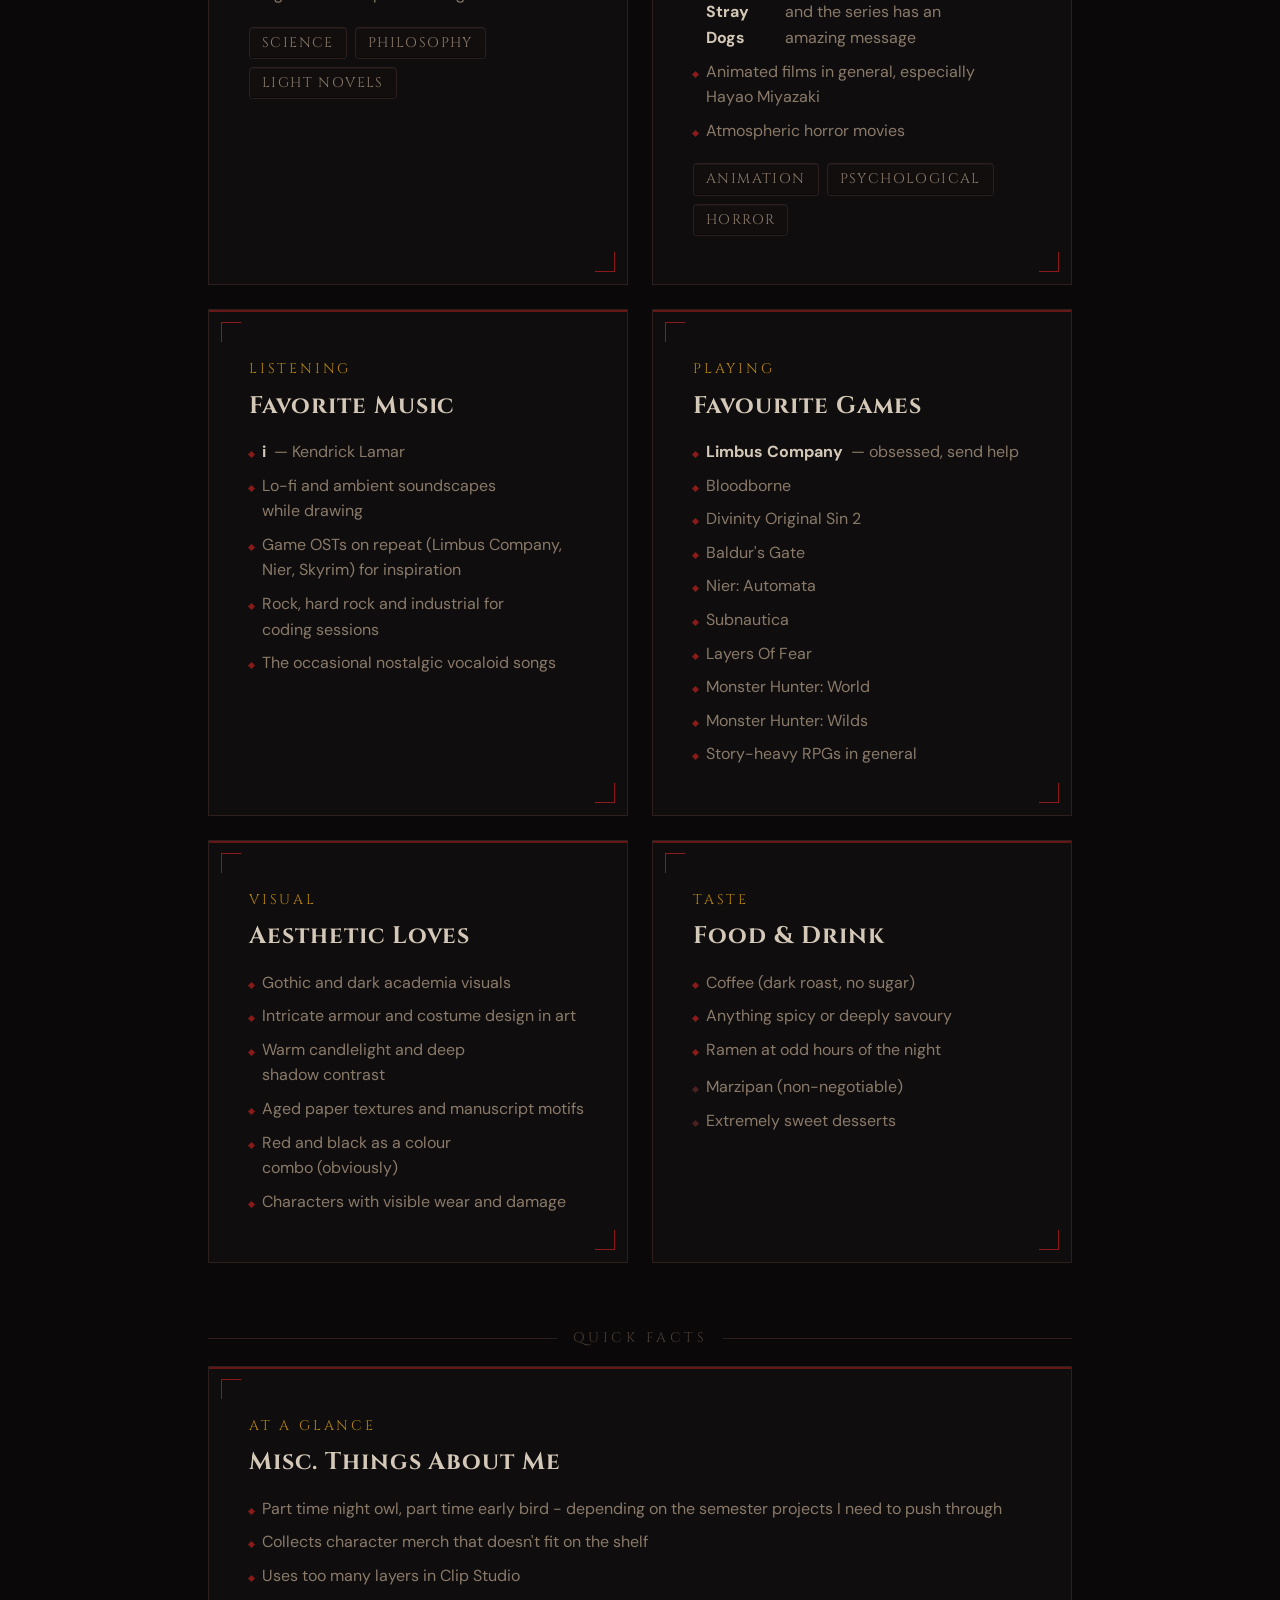
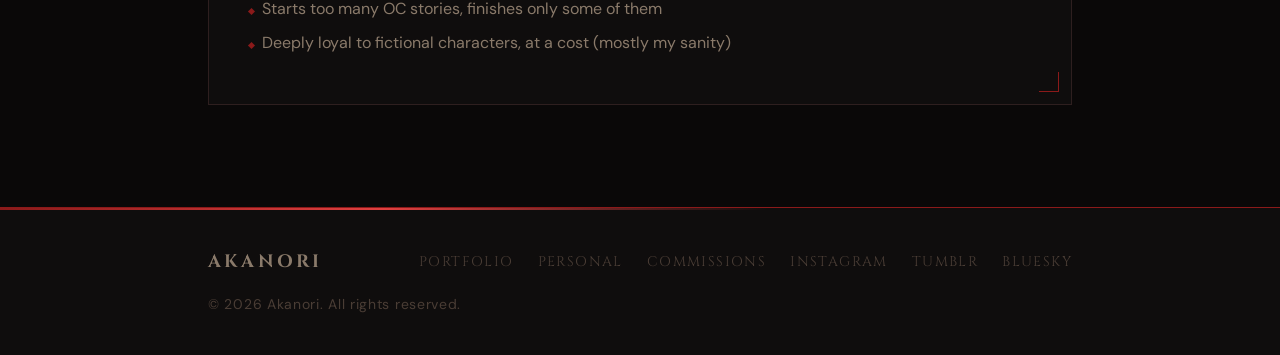
==== commit 8e4f9c59: "music pref" ====
--- a/about-me.html
+++ b/about-me.html
@@ -344,8 +344,9 @@
           <div class="pref-panel fade-up">
             <div class="pref-panel-accent"></div>
             <p class="pref-panel-eyebrow">Listening</p>
-            <h2 class="pref-panel-title">Music</h2>
-            <ul class="pref-list">
+            <h2 class="pref-panel-title">Favorite Music</h2>
+            <ul class="pref-list">
+              <li><strong style="color:var(--color-text);">i</strong> — Kendrick Lamar</li>
               <li>Lo-fi and ambient soundscapes while drawing</li>
               <li>Game OSTs on repeat (Limbus Company, Nier, Skyrim) for inspiration</li>
               <li>Rock, hard rock and industrial for coding sessions</li>
